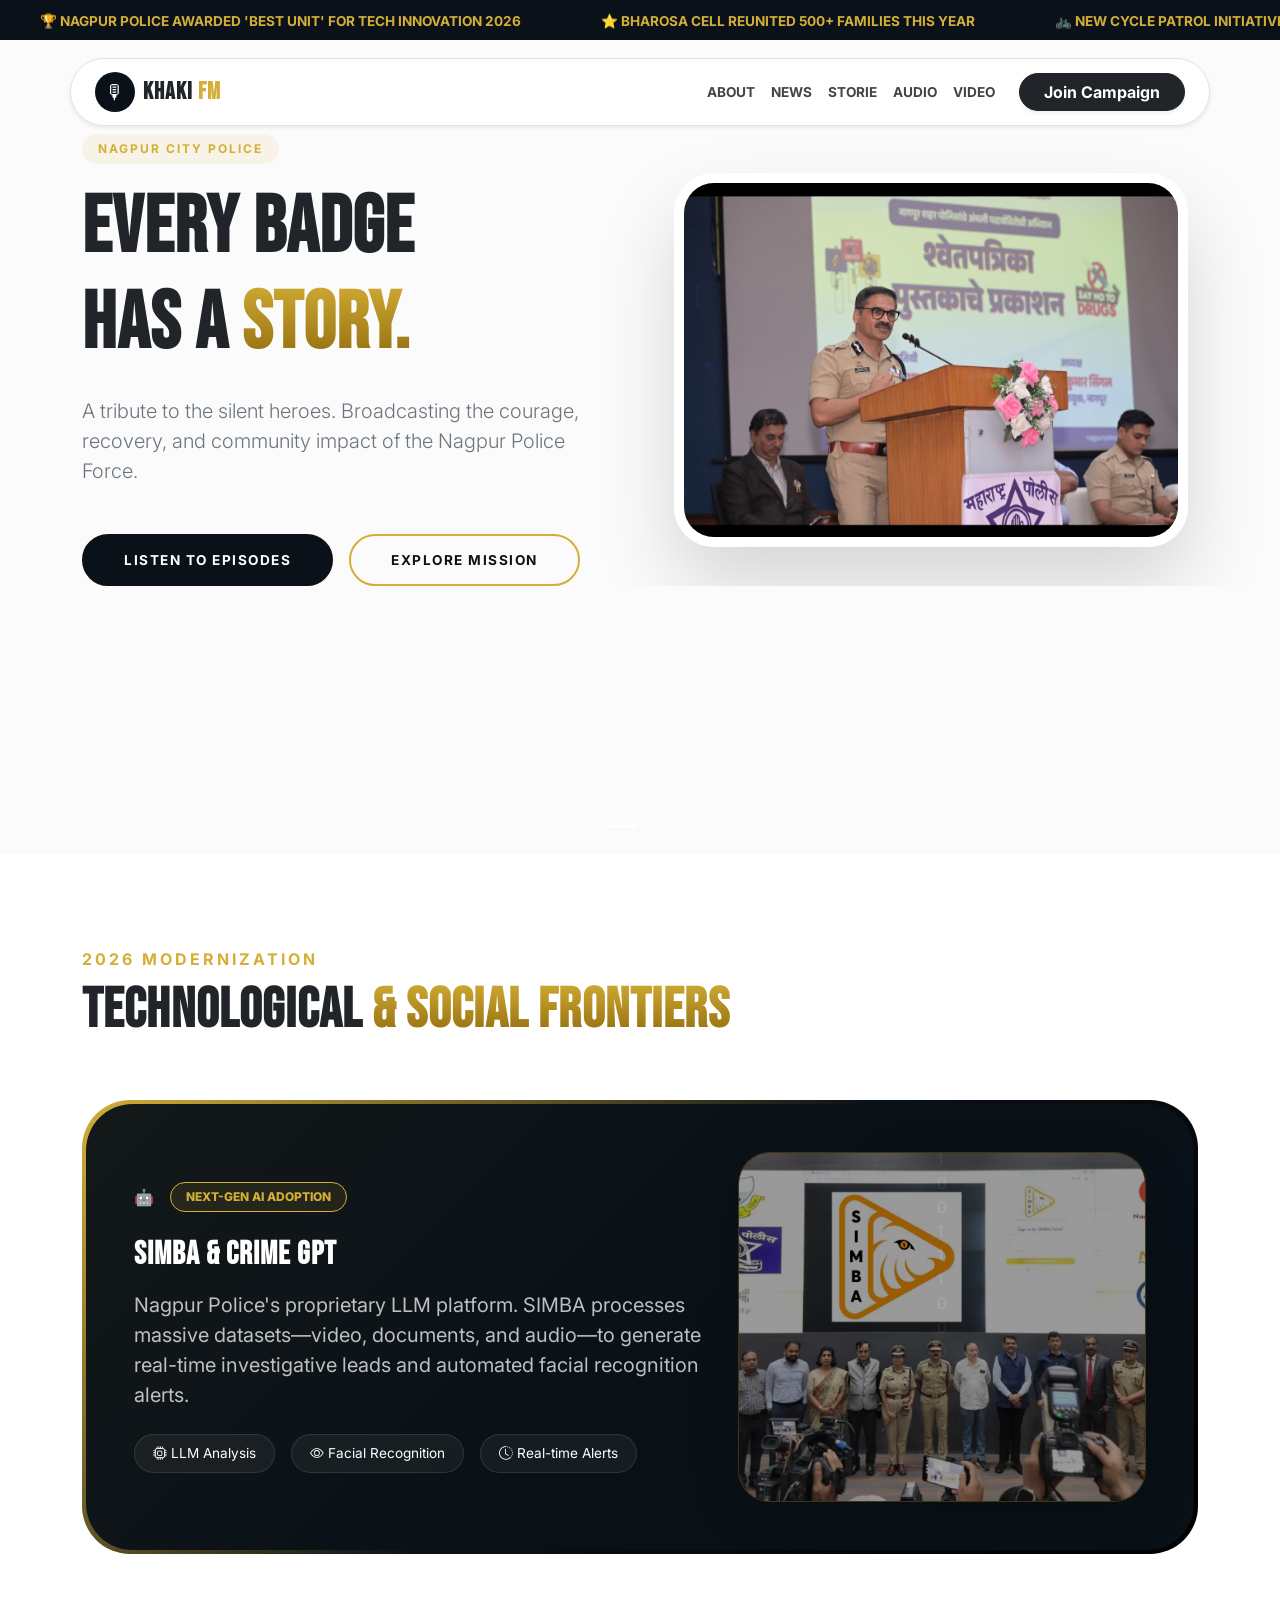
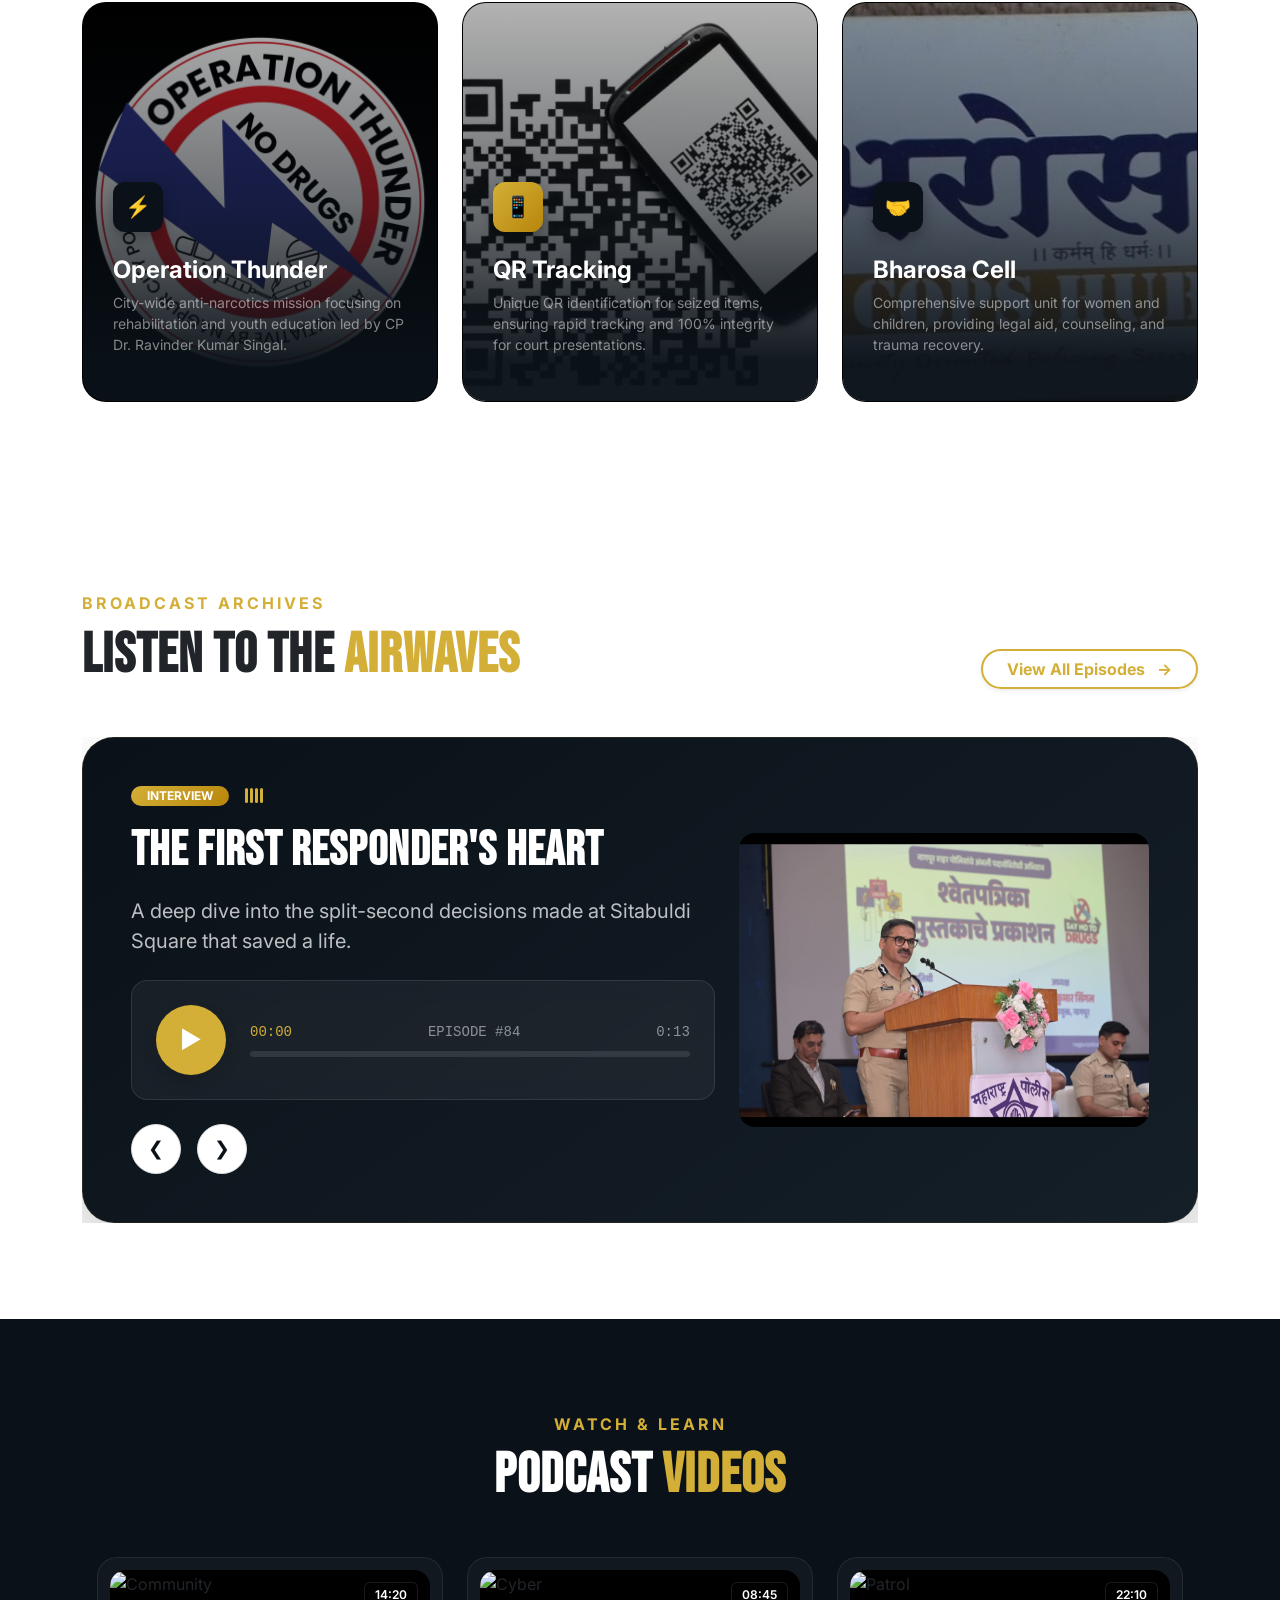
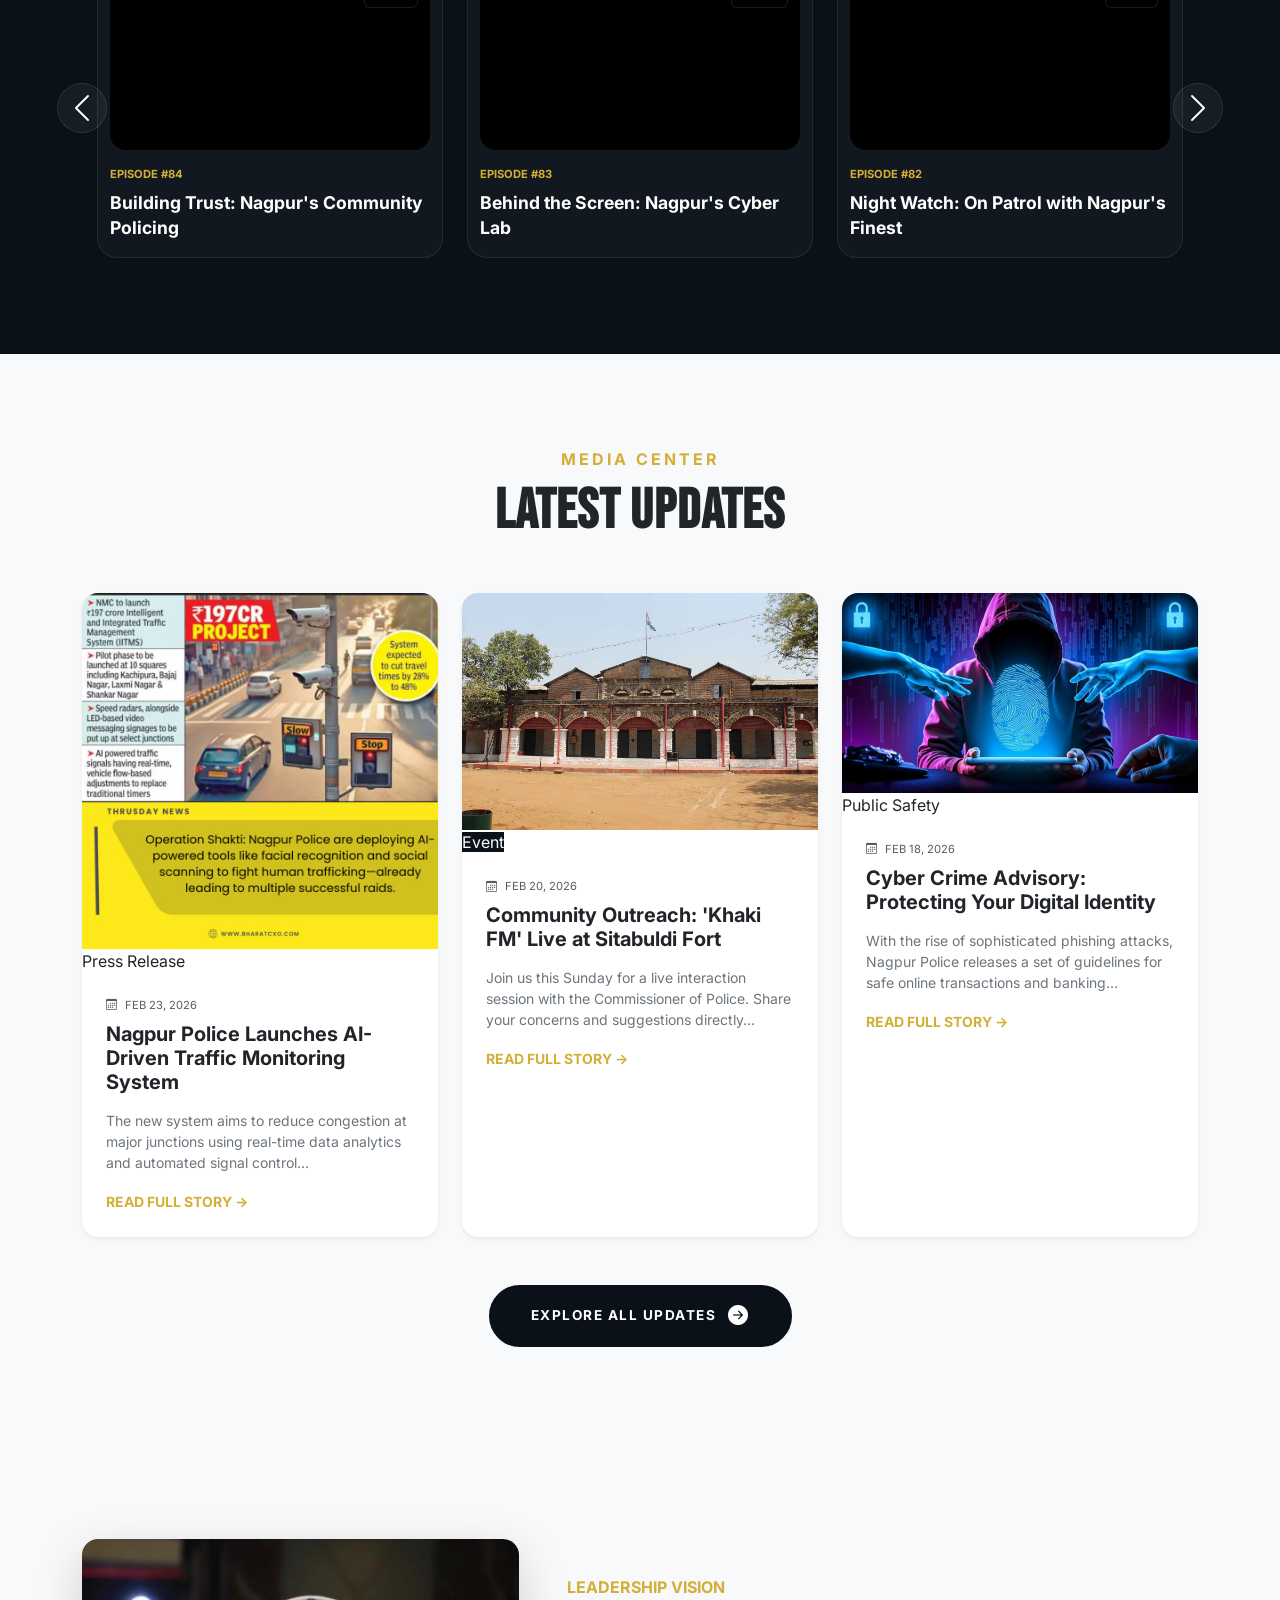
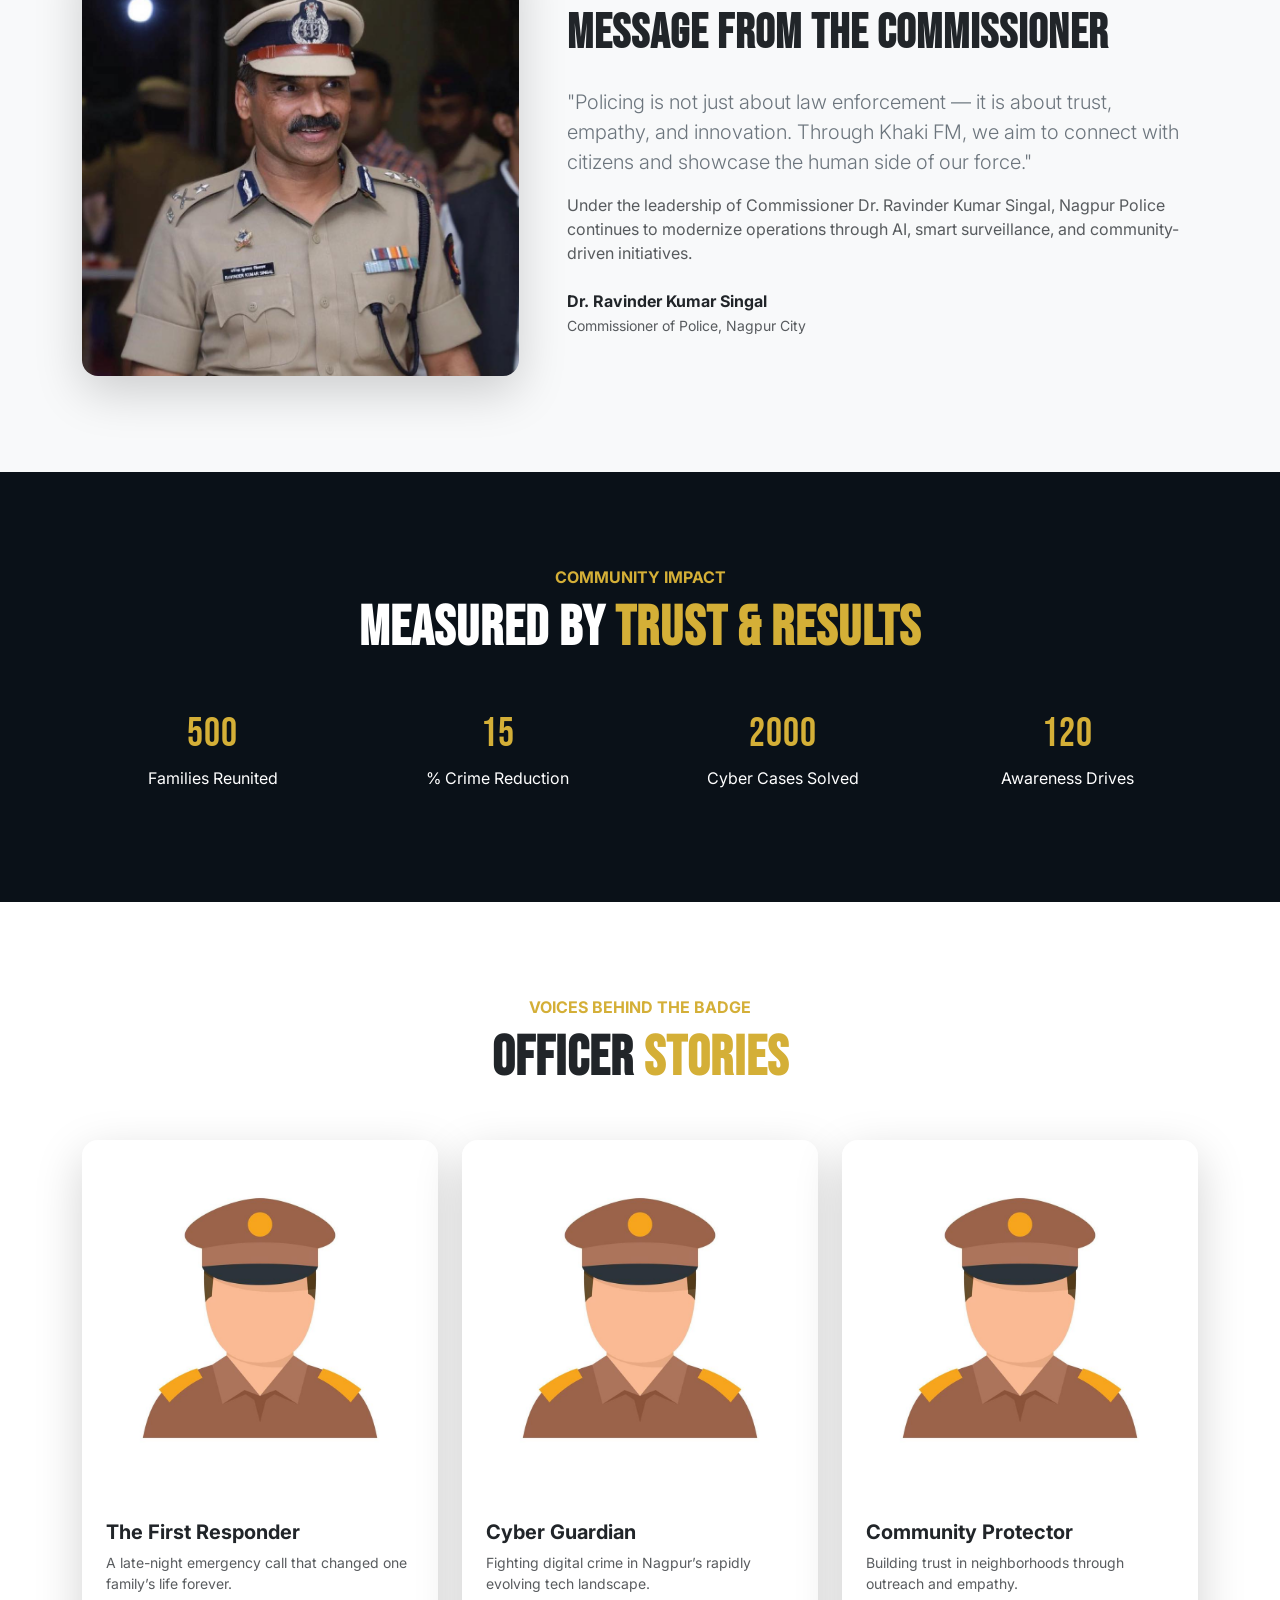
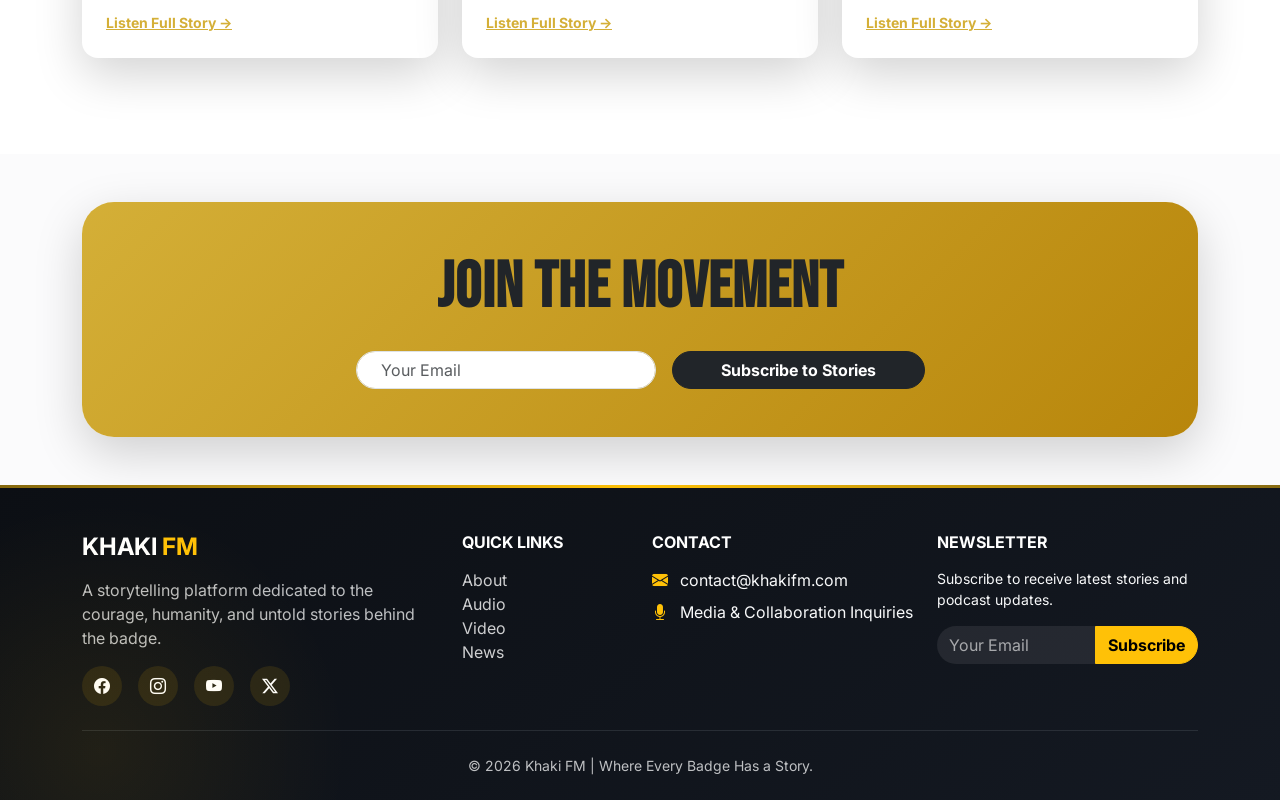
==== index.html @ 88f1ceb8 "Initial commit - Khaki FM website" ====
<!DOCTYPE html>
<html lang="en">
<head>
    <meta charset="UTF-8">
    <meta name="viewport" content="width=device-width, initial-scale=1.0">
    <title>Khaki FM</title>
    <meta property="og:title" content="Khaki FM - Stories Behind The Badge">
    <meta property="og:description" content="Podcast platform dedicated to Nagpur Police initiatives.">
    <meta property="og:author" content="Amit Bharti">
    <meta property="og:type" content="website">

    <link rel="icon" type="image/png" sizes="32x32" href="images/logo.png">
<link rel="shortcut icon" href="images/logo.png">
    
    <link rel="stylesheet" href="https://cdn.jsdelivr.net/npm/bootstrap-icons@1.11.3/font/bootstrap-icons.css">
    <link href="https://cdn.jsdelivr.net/npm/bootstrap@5.3.0/dist/css/bootstrap.min.css" rel="stylesheet">
    <link href="https://fonts.googleapis.com/css2?family=Bebas+Neue&family=Inter:wght@400;700&family=Playfair+Display:ital,wght@0,700;1,700&display=swap" rel="stylesheet">
    <link rel="stylesheet" href="style.css">
</head>
<body>

    <!-- Premium Loader
<div id="loader">
    <div class="loader-content">
        <div class="mic-icon">🎙</div>
        <h1 class="loader-logo">KHAKI <span>FM</span></h1>
        <div class="loader-line"></div>
    </div>
</div> -->

    <div class="ticker-wrap">
        <div class="ticker">
            <span class="ticker-item">🏆 Nagpur Police awarded 'Best Unit' for Tech Innovation 2026</span>
            <span class="ticker-item">⭐ Bharosa Cell reunited 500+ families this year</span>
            <span class="ticker-item">🚲 New Cycle Patrol initiative reduces street crime by 15%</span>
            <span class="ticker-item">🏆 Nagpur Police awarded 'Best Unit' for Tech Innovation 2026</span>
            <span class="ticker-item">⭐ Bharosa Cell reunited 500+ families this year</span>
        </div>
    </div>

    <nav class="navbar navbar-expand-lg fixed-top nav-pill-container" id="mainNavbar">
        <div class="container bg-white shadow-sm rounded-pill px-4 py-2 border">
            <a class="navbar-brand d-flex align-items-center" href="#">
                <div class="mic-icon-circle me-2">🎙</div>
                <div class="brand-text">
                    <h1 class="mb-0 h4 fw-bold text-dark">KHAKI <span class="text-gold"> FM</span></h1>
                </div>
            </a>
            <button class="navbar-toggler border-0" type="button" data-bs-toggle="collapse" data-bs-target="#khakiNav">
                <span class="navbar-toggler-icon"></span>
            </button>
            <div class="collapse navbar-collapse" id="khakiNav">
            <ul class="navbar-nav ms-auto me-3"> 
                <li class="nav-item"><a class="nav-link px-2" href="#about">About</a></li>
                <li class="nav-item"><a class="nav-link px-2" href="#news">News</a></li>
                <li class="nav-item"><a class="nav-link px-2" href="#stories">Storie</a></li>
                <li class="nav-item"><a class="nav-link px-2" href="#audio">Audio</a></li>
                <li class="nav-item"><a class="nav-link px-2" href="#video">Video</a></li>
            </ul>
            <a href="#campaign" class="btn btn-dark rounded-pill px-4 fw-bold shadow-sm">Join Campaign</a>
        </div>

        </div>
    </nav>
<br>
   <header id="heroCarousel" class="carousel slide carousel-fade hero-section">
        <div class="carousel-indicators custom-indicators">
            <button type="button" data-bs-target="#heroCarousel" data-bs-slide-to="0" class="active"></button>
            <button type="button" data-bs-target="#heroCarousel" data-bs-slide-to="1"></button>
        </div>

        <div class="carousel-inner">
            <div class="carousel-item active">
                <div class="container">
                    <div class="row align-items-center g-5">
                        <div class="col-lg-6 text-content">
                            <div class="badge-pill mb-3">Nagpur City Police</div>
                            <h2 class="display-1 fw-bold mb-4 font-bebas">Every Badge <br>Has a <span class="text-gold-gradient">Story.</span></h2>
                            <p class="lead text-secondary mb-5">A tribute to the silent heroes. Broadcasting the courage, recovery, and community impact of the Nagpur Police Force.</p>
                            <div class="d-flex gap-3">
    <a href="audio.html" class="btn-hero">
        <span>Listen to Episodes</span>
    </a>

    <a href="mission.html" class="btn-hero-outline">
        <span>Explore Mission</span>
    </a>
</div>
                        </div>
                        <div class="col-lg-6 position-relative">
                            <div class="hero-image-container">
                                <img src="images/WhatsApp Image 2025-08-25 at 2.53.12 PM.jpeg" loading="lazy"alt="Nagpur Police" class="img-fluid hero-main-img">
                            
                            </div>
                        </div>
                    </div>
                </div>
            </div>
        </div>
</header>

    <section id="initiatives" class="py-5 bg-white overflow-hidden">
    <div class="container py-5">
        <div class="row mb-5 align-items-end">
            <div class="col-lg-8">
                <h6 class="text-gold fw-bold text-uppercase ls-3">2026 Modernization</h6>
                <h2 class="display-4 fw-bold font-bebas">Technological <span class="text-gold-gradient">& Social Frontiers</span></h2>
            </div>
        </div>

        <div class="row g-4 mb-5">
            <div class="col-lg-12">
                <div class="tech-card-featured p-1">
                    <div class="tech-card-inner p-4 p-md-5">
                        <div class="row align-items-center">
                            <div class="col-lg-7">
                                <div class="d-flex align-items-center gap-3 mb-4">
                                    <div class="tech-icon-glow">🤖</div>
                                    <span class="badge-ai">Next-Gen AI Adoption</span>
                                </div>
                                <h2 class="fw-bold text-white mb-3">SIMBA & Crime GPT</h2>
                                <p class="text-light opacity-75 mb-4 fs-5">Nagpur Police's proprietary LLM platform. SIMBA processes massive datasets—video, documents, and audio—to generate real-time investigative leads and automated facial recognition alerts.</p>
                                <div class="row g-3">
                                    <div class="col-auto"><div class="tech-tag"><i class="bi bi-cpu"></i> LLM Analysis</div></div>
                                    <div class="col-auto"><div class="tech-tag"><i class="bi bi-eye"></i> Facial Recognition</div></div>
                                    <div class="col-auto"><div class="tech-tag"><i class="bi bi-clock-history"></i> Real-time Alerts</div></div>
                                </div>
                            </div>
                          <div class="col-lg-5 d-none d-lg-block">
                                <div class="ai-visual-box shadow-lg">
                                    <img src="images/NYT-2.avif" loading="lazy" loading="lazy"alt="AI Analysis" class="bg-image">
                                      <div class="data-stream"></div>
                                </div>
                            </div> 
                        </div>
                    </div>
                </div>
            </div>
        </div>

        <div class="row g-4">
    <div class="col-md-4">
        <div class="glass-card transition-up">
            <img src="images/operation-thunder-logo web.webp" class="card-image-bg" alt="Operation Thunder">
            <div class="card-overlay"></div>
            <div class="content-box">
                <div class="card-icon-circle bg-navy">⚡</div>
                <h4 class="fw-bold mt-4 text-white">Operation Thunder</h4>
                <p class="text-white-50 small">City-wide anti-narcotics mission focusing on rehabilitation and youth education led by CP Dr. Ravinder Kumar Singal.</p>
            </div>
        </div>
    </div>

    <div class="col-md-4">
        <div class="glass-card transition-up">
            <img src="images/Featured-How-To-QR-Code-Tracking.jpg" class="card-image-bg" alt="QR Tracking">
            <div class="card-overlay"></div>
            <div class="content-box">
                <div class="card-icon-circle bg-gold">📱</div>
                <h4 class="fw-bold mt-4 text-white">QR Tracking</h4>
                <p class="text-white-50 small">Unique QR identification for seized items, ensuring rapid tracking and 100% integrity for court presentations.</p>
            </div>
        </div>
    </div>

    <div class="col-md-4">
        <div class="glass-card transition-up">
            <img src="images/2_01_33_49_Bharosa-Cell-_1_H@@IGHT_347_W@@IDTH_800.jpg" class="card-image-bg" alt="Bharosa Cell">
            <div class="card-overlay"></div>
            <div class="content-box">
                <div class="card-icon-circle bg-navy">🤝</div>
                <h4 class="fw-bold mt-4 text-white">Bharosa Cell</h4>
                <p class="text-white-50 small">Comprehensive support unit for women and children, providing legal aid, counseling, and trauma recovery.</p>
            </div>
        </div>
    </div>
</div>
    </section>

<section id="audio" class="py-5 bg-white">
    <div class="container py-5">
        <div class="d-flex justify-content-between align-items-end mb-5">
            <div>
                <h6 class="text-gold fw-bold text-uppercase ls-3">Broadcast Archives</h6>
                <h2 class="display-4 fw-bold font-bebas text-navy mb-0">Listen to the <span class="text-gold">Airwaves</span></h2>
            </div>
            <div class="d-none d-md-block">
                <a href="audio.html" class="btn btn-outline-gold rounded-pill px-4 fw-bold shadow-sm">
                    View All Episodes <span class="ms-2">→</span>
                </a>
            </div>
        </div>

        <div id="audioCarousel" class="carousel slide" data-bs-ride="false" data-bs-touch="true">
            <div class="carousel-inner">
                
                <div class="carousel-item active">
                    <div class="audio-player-card p-4 p-md-5 rounded-5 text-white shadow-lg position-relative overflow-hidden">
                        <div class="player-bg-glow"></div>
                        <div class="row align-items-center position-relative z-1">
                            <div class="col-lg-7">
                                <div class="d-flex align-items-center gap-3 mb-3">
                                    <span class="badge rounded-pill bg-gold text-navy fw-bold px-3">INTERVIEW</span>
                                    <div class="live-visualizer"><span></span><span></span><span></span><span></span></div>
                                </div>
                                <h2 class="display-5 fw-bold mb-3 font-bebas">The First Responder's Heart</h2>
                                <p class="text-light opacity-75 mb-4 fs-5">A deep dive into the split-second decisions made at Sitabuldi Square that saved a life.</p>
                               <div class="player-interface p-4 rounded-4 bg-glass-dark mb-4">
    <audio id="audio-ep84" src="audio/ips.mp3"></audio>

    <div class="d-flex align-items-center gap-4">
        <button class="play-btn-main shadow" id="playBtn" onclick="toggleAudio()">▶</button>
        
        <div class="flex-grow-1">
            <div class="d-flex justify-content-between mb-2 small font-monospace">
                <span class="text-gold" id="currentTime">00:00</span>
                <span class="opacity-50">EPISODE #84</span>
                <span class="opacity-50" id="duration">00:00</span>
            </div>
            <div class="progress-container">
                <div id="progress-bar" class="progress-bar-custom" style="width:0%;"></div>
            </div>
        </div>
    </div>
</div>
                                <div class="d-none d-lg-flex gap-3 align-items-center">
                                    <button class="nav-arrow-btn" type="button" data-bs-target="#audioCarousel" data-bs-slide="prev">❮</button>
                                    <button class="nav-arrow-btn" type="button" data-bs-target="#audioCarousel" data-bs-slide="next">❯</button>
                                </div>
                            </div>
                            <div class="col-lg-5 d-none d-lg-block text-center">
                                <img src="images/WhatsApp Image 2025-08-25 at 2.53.12 PM.jpeg"  loading="lazy"class="img-fluid rounded-4 shadow-2xl album-art" alt="Ep 84">
                            </div>
                        </div>
                    </div>
                </div>

                <div class="carousel-item">
                    <div class="audio-player-card p-4 p-md-5 rounded-5 text-white shadow-lg position-relative overflow-hidden" style="background: linear-gradient(145deg, #050a0f 0%, #102a43 100%);">
                        <div class="player-bg-glow" style="background: radial-gradient(circle, rgba(0, 150, 255, 0.1) 0%, transparent 70%);"></div>
                        <div class="row align-items-center position-relative z-1">
                            <div class="col-lg-7">
                                <div class="d-flex align-items-center gap-3 mb-3">
                                    <span class="badge rounded-pill bg-info text-white fw-bold px-3">AI UPDATE</span>
                                    <div class="live-visualizer"><span></span><span></span><span></span><span></span></div>
                                </div>
                                <h2 class="display-5 fw-bold mb-3 font-bebas">SIMBA: The Digital Watchman</h2>
                                <p class="text-light opacity-75 mb-4 fs-5">Exploring how AI-powered LLMs like Crime GPT are assisting Nagpur's detectives in real-time data analysis.</p>
                                <div class="player-interface p-4 rounded-4 bg-glass-dark mb-4">
                                    
                                    <div class="d-flex align-items-center gap-4">
                                        <button class="play-btn-main shadow" style="background: #00d2ff;">▶</button>
                                        <div class="flex-grow-1">
                                            <div class="d-flex justify-content-between mb-2 small font-monospace">
                                                <span style="color: #00d2ff;">08:15</span>
                                                <span class="opacity-50">EPISODE #85</span>
                                                <span class="opacity-50">38:20</span>
                                            </div>
                                            <div class="progress-container"><div class="progress-bar-custom" style="width:22%; background: #00d2ff;"></div></div>
                                        </div>
                                    </div>
                                </div>
                                <div class="d-none d-lg-flex gap-3 align-items-center">
                                    <button class="nav-arrow-btn" type="button" data-bs-target="#audioCarousel" data-bs-slide="prev">❮</button>
                                    <button class="nav-arrow-btn" type="button" data-bs-target="#audioCarousel" data-bs-slide="next">❯</button>
                                </div>
                            </div>
                            <div class="col-lg-5 d-none d-lg-block text-center">
                                <div class="placeholder-art-glow border-info"><span class="display-1">🤖</span></div>
                            </div>
                        </div>
                    </div>
                </div>

                <div class="carousel-item">
                    <div class="audio-player-card p-4 p-md-5 rounded-5 text-white shadow-lg position-relative overflow-hidden" style="background: linear-gradient(145deg, #1a0f05 0%, #2b1d10 100%);">
                        <div class="player-bg-glow" style="background: radial-gradient(circle, rgba(255, 100, 0, 0.1) 0%, transparent 70%);"></div>
                        <div class="row align-items-center position-relative z-1">
                            <div class="col-lg-7">
                                <div class="d-flex align-items-center gap-3 mb-3">
                                    <span class="badge rounded-pill bg-danger text-white fw-bold px-3">HUMANITY</span>
                                    <div class="live-visualizer"><span></span><span></span><span></span><span></span></div>
                                </div>
                                <h2 class="display-5 fw-bold mb-3 font-bebas">Mission Mukti Stories</h2>
                                <p class="text-light opacity-75 mb-4 fs-5">True accounts of rehabilitation and long-term support provided to victims through this humanitarian initiative.</p>
                                <div class="player-interface p-4 rounded-4 bg-glass-dark mb-4">
                                    <div class="d-flex align-items-center gap-4">
                                        <button class="play-btn-main shadow" style="background: #ff4b2b;">▶</button>
                                        <div class="flex-grow-1">
                                            <div class="d-flex justify-content-between mb-2 small font-monospace">
                                                <span style="color: #ff4b2b;">15:40</span>
                                                <span class="opacity-50">EPISODE #86</span>
                                                <span class="opacity-50">52:10</span>
                                            </div>
                                            <div class="progress-container"><div class="progress-bar-custom" style="width:40%; background: #ff4b2b;"></div></div>
                                        </div>
                                    </div>
                                </div>
                                <div class="d-none d-lg-flex gap-3 align-items-center">
                                    <button class="nav-arrow-btn" type="button" data-bs-target="#audioCarousel" data-bs-slide="prev">❮</button>
                                    <button class="nav-arrow-btn" type="button" data-bs-target="#audioCarousel" data-bs-slide="next">❯</button>
                                </div>
                            </div>
                            <div class="col-lg-5 d-none d-lg-block text-center">
                                <div class="placeholder-art-glow border-danger"><span class="display-1">🕊️</span></div>
                            </div>
                        </div>
                    </div>
                </div>

            </div>
        </div>
    </div>
</section>


<section id="video" class="py-5 bg-navy">
    <div class="container py-5">
        <div class="text-center mb-5">
            <h6 class="text-gold fw-bold text-uppercase ls-3">Watch & Learn</h6>
            <h2 class="display-4 fw-bold font-bebas text-white">Podcast <span class="text-gold">Videos</span></h2>
        </div>

        <div id="videoAutoSlider" class="carousel slide" data-bs-ride="carousel" data-bs-interval="4000">
            <div class="carousel-inner">
                
                <div class="carousel-item active">
                    <div class="row g-4">
                        <div class="col-lg-4 col-md-6">
                            <div class="video-card transition-up">
                                <div class="video-thumb-container rounded-4 overflow-hidden position-relative">
                                    <img src="https://images.unsplash.com/photo-1593113598332-cd288d649433?auto=format&fit=crop&q=80&w=800" class="img-fluid" alt="Community">
                                    <div class="video-duration">14:20</div>
                                    <div class="video-hover-overlay"><div class="play-btn-sm">▶</div></div>
                                </div>
                                <div class="mt-3">
                                    <span class="text-gold x-small fw-bold">EPISODE #84</span>
                                    <h5 class="text-white fw-bold mb-0">Building Trust: Nagpur's Community Policing</h5>
                                </div>
                            </div>
                        </div>
                        <div class="col-lg-4 col-md-6">
                            <div class="video-card transition-up">
                                <div class="video-thumb-container rounded-4 overflow-hidden position-relative">
                                    <img src="https://images.unsplash.com/photo-1550751827-4bd374c3f58b?auto=format&fit=crop&q=80&w=800" class="img-fluid" alt="Cyber">
                                    <div class="video-duration">08:45</div>
                                    <div class="video-hover-overlay"><div class="play-btn-sm">▶</div></div>
                                </div>
                                <div class="mt-3">
                                    <span class="text-gold x-small fw-bold">EPISODE #83</span>
                                    <h5 class="text-white fw-bold mb-0">Behind the Screen: Nagpur's Cyber Lab</h5>
                                </div>
                            </div>
                        </div>
                        <div class="col-lg-4 d-none d-lg-block">
                            <div class="video-card transition-up">
                                <div class="video-thumb-container rounded-4 overflow-hidden position-relative">
                                    <img src="https://images.unsplash.com/photo-1471018210156-809cc06048d3?auto=format&fit=crop&q=80&w=800" class="img-fluid" alt="Patrol">
                                    <div class="video-duration">22:10</div>
                                    <div class="video-hover-overlay"><div class="play-btn-sm">▶</div></div>
                                </div>
                                <div class="mt-3">
                                    <span class="text-gold x-small fw-bold">EPISODE #82</span>
                                    <h5 class="text-white fw-bold mb-0">Night Watch: On Patrol with Nagpur's Finest</h5>
                                </div>
                            </div>
                        </div>
                    </div>
                </div>

                <div class="carousel-item">
                    <div class="row g-4">
                        <div class="col-lg-4 col-md-6">
                            <div class="video-card transition-up">
                                <div class="video-thumb-container rounded-4 overflow-hidden position-relative">
                                    <img src="https://images.unsplash.com/photo-1573497620053-ea5300f94f21?auto=format&fit=crop&q=80&w=800" class="img-fluid" alt="Bharosa Cell">
                                    <div class="video-duration">18:05</div>
                                    <div class="video-hover-overlay"><div class="play-btn-sm">▶</div></div>
                                </div>
                                <div class="mt-3">
                                    <span class="text-gold x-small fw-bold">EPISODE #81</span>
                                    <h5 class="text-white fw-bold mb-0">Bharosa Cell: Supporting Women & Children</h5>
                                </div>
                            </div>
                        </div>
                        <div class="col-lg-4 col-md-6">
                            <div class="video-card transition-up">
                                <div class="video-thumb-container rounded-4 overflow-hidden position-relative">
                                    <img src="https://images.unsplash.com/photo-1449960232330-79ea08d3e023?auto=format&fit=crop&q=80&w=800" class="img-fluid" alt="Traffic">
                                    <div class="video-duration">12:30</div>
                                    <div class="video-hover-overlay"><div class="play-btn-sm">▶</div></div>
                                </div>
                                <div class="mt-3">
                                    <span class="text-gold x-small fw-bold">EPISODE #80</span>
                                    <h5 class="text-white fw-bold mb-0">Smart Traffic: Managing the Zero Mile City</h5>
                                </div>
                            </div>
                        </div>
                        <div class="col-lg-4 d-none d-lg-block">
                            <div class="video-card transition-up">
                                <div class="video-thumb-container rounded-4 overflow-hidden position-relative">
                                    <img src="https://images.unsplash.com/photo-1521791136064-7986c2920216?auto=format&fit=crop&q=80&w=800" class="img-fluid" alt="Recruitment">
                                    <div class="video-duration">30:00</div>
                                    <div class="video-hover-overlay"><div class="play-btn-sm">▶</div></div>
                                </div>
                                <div class="mt-3">
                                    <span class="text-gold x-small fw-bold">EPISODE #79</span>
                                    <h5 class="text-white fw-bold mb-0">Khaki Aspirants: The Recruitment Journey</h5>
                                </div>
                            </div>
                        </div>
                    </div>
                </div>

            </div>
                            <!-- Extreme Left Arrow -->
               <button class="carousel-control-prev custom-edge-arrow" type="button" data-bs-target="#videoAutoSlider" data-bs-slide="prev">
                <span class="carousel-control-prev-icon" aria-hidden="true"></span>
            </button>
            <button class="carousel-control-next custom-edge-arrow" type="button" data-bs-target="#videoAutoSlider" data-bs-slide="next">
                <span class="carousel-control-next-icon" aria-hidden="true"></span>
            </button>
        </div>
    </div>
</section>


<section id="news" class="py-5 bg-light">
    <div class="container py-5">
        <div class="text-center mb-5">
            <h6 class="text-gold fw-bold text-uppercase ls-3">Media Center</h6>
            <h2 class="display-4 fw-bold font-bebas">Latest <span class="text-navy">Updates</span></h2>
        </div>
        
        <div class="row g-4">
            <div class="col-lg-4 col-md-6">
                <article class="news-card h-100 bg-white shadow-sm rounded-4 overflow-hidden border-0">
                    <div class="news-image-wrapper">
                        <img src="images/1756359841464.jpg" loading="lazy" class="img-fluid" alt="Nagpur Police News">
                        <span class="news-badge">Press Release</span>
                    </div>
                    <div class="p-4">
                        <div class="d-flex align-items-center mb-2 text-muted x-small">
                            <i class="bi bi-calendar3 me-2"></i> FEB 23, 2026
                        </div>
                        <h5 class="fw-bold mb-3">Nagpur Police Launches AI-Driven Traffic Monitoring System</h5>
                        <p class="text-secondary small">The new system aims to reduce congestion at major junctions using real-time data analytics and automated signal control...</p>
                        <a href="#" class="text-gold fw-bold text-decoration-none small">READ FULL STORY →</a>
                    </div>
                </article>
            </div>

            <div class="col-lg-4 col-md-6">
                <article class="news-card h-100 bg-white shadow-sm rounded-4 overflow-hidden border-0">
                    <div class="news-image-wrapper">
                        <img src="images/LOWRES_ARMY-TO-OPEN-SITABULDI-FORT-_3.jpg" class="img-fluid " alt="Community Event">
                        <span class="news-badge bg-navy text-white">Event</span>
                    </div>
                    <div class="p-4">
                        <div class="d-flex align-items-center mb-2 text-muted x-small">
                            <i class="bi bi-calendar3 me-2"></i> FEB 20, 2026
                        </div>
                        <h5 class="fw-bold mb-3">Community Outreach: 'Khaki FM' Live at Sitabuldi Fort</h5>
                        <p class="text-secondary small">Join us this Sunday for a live interaction session with the Commissioner of Police. Share your concerns and suggestions directly...</p>
                        <a href="#" class="text-gold fw-bold text-decoration-none small">READ FULL STORY →</a>
                    </div>
                </article>
            </div>

            <div class="col-lg-4 col-md-6">
                <article class="news-card h-100 bg-white shadow-sm rounded-4 overflow-hidden border-0">
                    <div class="news-image-wrapper">
                        <img src="images/1745968832397.jpg" class="img-fluid" alt="Cyber Security">
                        <span class="news-badge">Public Safety</span>
                    </div>
                    <div class="p-4">
                        <div class="d-flex align-items-center mb-2 text-muted x-small">
                            <i class="bi bi-calendar3 me-2"></i> FEB 18, 2026
                        </div>
                        <h5 class="fw-bold mb-3">Cyber Crime Advisory: Protecting Your Digital Identity</h5>
                        <p class="text-secondary small">With the rise of sophisticated phishing attacks, Nagpur Police releases a set of guidelines for safe online transactions and banking...</p>
                        <a href="#" class="text-gold fw-bold text-decoration-none small">READ FULL STORY →</a>
                    </div>
                </article>
            </div>
        </div>

        <div class="text-center mt-5">
            <a href="news.html" class="btn-news-more">
                <span>Explore All Updates</span>
                <i class="bi bi-arrow-right-circle-fill fs-5"></i>
            </a>
        </div>
    </div>
</section>

    <section id="commissioner" class="py-5 bg-light">
  <div class="container py-5">
    <div class="row align-items-center g-5">
      
      <div class="col-lg-5 text-center">
        <img src="images/message.jpg"
             class="img-fluid rounded-4 shadow-lg" 
             alt="Commissioner of Police Nagpur">
      </div>

      <div class="col-lg-7">
        <h6 class="text-gold fw-bold text-uppercase">Leadership Vision</h6>
        <h2 class="display-5 fw-bold font-bebas text-navy mb-4">
          Message from the Commissioner
        </h2>

        <p class="lead text-secondary">
          "Policing is not just about law enforcement — it is about trust, 
          empathy, and innovation. Through Khaki FM, we aim to connect 
          with citizens and showcase the human side of our force."
        </p>

        <p class="text-muted">
          Under the leadership of Commissioner Dr. Ravinder Kumar Singal, 
          Nagpur Police continues to modernize operations through AI, 
          smart surveillance, and community-driven initiatives.
        </p>

        <div class="mt-4">
          <strong class="text-navy">Dr. Ravinder Kumar Singal</strong><br>
          <span class="text-muted small">Commissioner of Police, Nagpur City</span>
        </div>
      </div>

    </div>
  </div>
</section>

<section id="impact" class="py-5 bg-navy text-white">
  <div class="container text-center py-5">

    <h6 class="text-gold fw-bold text-uppercase">Community Impact</h6>
    <h2 class="display-4 fw-bold font-bebas mb-5">
      Measured by <span class="text-gold">Trust & Results</span>
    </h2>

    <div class="row g-4">

      <div class="col-md-3">
        <h1 class="counter text-gold" data-target="500">0</h1>
        <p>Families Reunited</p>
      </div>

      <div class="col-md-3">
        <h1 class="counter text-gold" data-target="15">0</h1>
        <p>% Crime Reduction</p>
      </div>

      <div class="col-md-3">
        <h1 class="counter text-gold" data-target="2000">0</h1>
        <p>Cyber Cases Solved</p>
      </div>

      <div class="col-md-3">
        <h1 class="counter text-gold" data-target="120">0</h1>
        <p>Awareness Drives</p>
      </div>

    </div>
  </div>
</section>

    <section id="stories" class="py-5 bg-white">
  <div class="container py-5">
    
    <div class="text-center mb-5">
      <h6 class="text-gold fw-bold text-uppercase">Voices Behind The Badge</h6>
      <h2 class="display-4 fw-bold font-bebas text-navy">
        Officer <span class="text-gold">Stories</span>
      </h2>
    </div>

    <div class="row g-4">

      <div class="col-md-4">
        <div class="card border-0 shadow-lg rounded-4 overflow-hidden">
          <img src="images/14935766-icone-de-policier-indien-vecteur-isole-plat-vectoriel.jpg" class="img-fluid" alt="Officer Story">
          <div class="p-4">
            <h5 class="fw-bold">The First Responder</h5>
            <p class="text-muted small">
              A late-night emergency call that changed one family’s life forever.
            </p>
            <a href="audio.html" class="text-gold fw-bold small">
              Listen Full Story →
            </a>
          </div>
        </div>
      </div>

      <div class="col-md-4">
        <div class="card border-0 shadow-lg rounded-4 overflow-hidden">
          <img src="images/14935766-icone-de-policier-indien-vecteur-isole-plat-vectoriel.jpg" class="img-fluid" alt="Officer Story">
          <div class="p-4">
            <h5 class="fw-bold">Cyber Guardian</h5>
            <p class="text-muted small">
              Fighting digital crime in Nagpur’s rapidly evolving tech landscape.
            </p>
            <a href="audio.html" class="text-gold fw-bold small">
              Listen Full Story →
            </a>
          </div>
        </div>
      </div>

      <div class="col-md-4">
        <div class="card border-0 shadow-lg rounded-4 overflow-hidden">
          <img src="images/14935766-icone-de-policier-indien-vecteur-isole-plat-vectoriel.jpg" class="img-fluid" alt="Officer Story">
          <div class="p-4">
            <h5 class="fw-bold">Community Protector</h5>
            <p class="text-muted small">
              Building trust in neighborhoods through outreach and empathy.
            </p>
            <a href="audio.html" class="text-gold fw-bold small">
              Listen Full Story →
            </a>
          </div>
        </div>
      </div>

    </div>
  </div>
</section>

    <section id="campaign" class="py-5">
        <div class="container">
            <div class="bg-gold p-5 rounded-5 text-center shadow-lg">
                <h2 class="display-3 fw-bold text-dark mb-4 font-bebas">Join the Movement</h2>
                <div class="d-flex justify-content-center gap-3 flex-wrap">
                    <input type="email" class="form-control rounded-pill w-auto px-4" style="min-width: 300px;" placeholder="Your Email">
                    <button class="btn btn-dark rounded-pill px-5 fw-bold">Subscribe to Stories</button>
                </div>
            </div>
        </div>
    </section>

 <footer class="khaki-footer text-white pt-5 pb-4">
    <div class="container">
        <div class="row g-4">

            <!-- Brand & About -->
            <div class="col-lg-4 col-md-6 footer-animate">
                <h4 class="fw-bold mb-3">KHAKI <span class="text-warning">FM</span></h4>
                <p class="text-light opacity-75">
                    A storytelling platform dedicated to the courage, humanity, and untold stories behind the badge.
                </p>

                <!-- Social Media Icons -->
                <div class="d-flex gap-3 mt-3 social-icons">
                    <a href="#" class="social-link"><i class="bi bi-facebook"></i></a>
                    <a href="#" class="social-link"><i class="bi bi-instagram"></i></a>
                    <a href="#" class="social-link"><i class="bi bi-youtube"></i></a>
                    <a href="#" class="social-link"><i class="bi bi-twitter-x"></i></a>
                </div>
            </div>

            <!-- Quick Links -->
            <div class="col-lg-2 col-md-6 footer-animate">
                <h6 class="fw-bold mb-3 text-uppercase">Quick Links</h6>
                <ul class="list-unstyled">
                    <li><a href="#about" class="footer-link">About</a></li>
                    <li><a href="#audio" class="footer-link">Audio</a></li>
                    <li><a href="#video" class="footer-link">Video</a></li>
                    <li><a href="#news" class="footer-link">News</a></li>
                </ul>
            </div>

            <!-- Contact -->
            <div class="col-lg-3 col-md-6 footer-animate">
                <h6 class="fw-bold mb-3 text-uppercase">Contact</h6>
                <p class="mb-2 text-light">
                    <i class="bi bi-envelope-fill me-2 text-warning"></i>
                    contact@khakifm.com
                </p>
                <p class="mb-0 text-light">
                    <i class="bi bi-mic-fill me-2 text-warning"></i>
                    Media & Collaboration Inquiries
                </p>
            </div>

            <!-- Newsletter -->
            <div class="col-lg-3 col-md-6 footer-animate">
                <h6 class="fw-bold mb-3 text-uppercase">Newsletter</h6>
                <p class="text-light small">
                    Subscribe to receive latest stories and podcast updates.
                </p>
                <div class="input-group">
                    <input type="email" class="form-control footer-input rounded-start-pill" placeholder="Your Email">
                    <button class="btn btn-warning rounded-end-pill fw-bold footer-btn">
                        Subscribe
                    </button>
                </div>
            </div>

        </div>

        <hr class="border-secondary my-4">

        <!-- Copyright -->
        <div class="text-center small text-light opacity-75">
            © 2026 Khaki FM | Where Every Badge Has a Story.
        </div>
    </div>
</footer>

    <script src="https://cdn.jsdelivr.net/npm/bootstrap@5.3.0/dist/js/bootstrap.bundle.min.js"></script>
    <script src="script.js"></script>
</body>


</html>
---- style.css ----
:root {
    --gold: #D4AF37;
    --navy: #0A1118;
    --gold-light: rgba(212, 175, 55, 0.1);
}

body { 
    font-family: 'Inter', sans-serif; 
    background: #fbfbfc; 
    overflow-x: hidden; 
    scroll-behavior: smooth;
    padding-top: 110px; /* Space for Ticker + Navbar */
}

h1, h2, h3, .font-bebas { 
    font-family: 'Bebas Neue', cursive; 
    letter-spacing: 1px;
}

.serif { font-family: 'Playfair Display', serif; }

/* Ticker Fixes */
.ticker-wrap { 
    width: 100%; 
    overflow: hidden; 
    background: var(--navy); 
    color: var(--gold); 
    padding: 8px 0; 
    position: fixed; 
    top: 0; 
    z-index: 2001; 
}
.ticker { 
    display: inline-flex; 
    white-space: nowrap; 
    animation: tickerScroll 25s linear infinite; 
}
.ticker-item { padding: 0 40px; font-weight: bold; text-transform: uppercase; font-size: 0.85rem; }

@keyframes tickerScroll {
    0% { transform: translateX(0); }
    100% { transform: translateX(-50%); }
}

/* Navbar Positioning */
.nav-pill-container { 
    top: 50px; /* Sits below ticker */
    transition: 0.3s; 
    z-index: 2000;
}

.nav-link { 
    font-weight: 700; 
    text-transform: uppercase; 
    font-size: 0.85rem; 
    color: #444; 
}

.nav-link:hover, .nav-link.active { color: var(--gold) !important; }

.mic-icon-circle { 
    background: var(--navy); 
    color: white; 
    width: 40px; 
    height: 40px; 
    border-radius: 50%; 
    display: flex; 
    align-items: center; 
    justify-content: center; 
}

/* Hero */
.hero-section { min-height: 80vh; }
.text-gold-gradient { 
    background: linear-gradient(to bottom, #D4AF37, #8B6508); 
    -webkit-background-clip: text; 
    -webkit-text-fill-color: transparent; 
}

/* Components */
.bg-navy { background-color: var(--navy); }
.bg-gold { background: linear-gradient(135deg, #D4AF37 0%, #B8860B 100%); }
.text-gold { color: var(--gold); }
.btn-gold { background: var(--gold); color: white; border: none; }

.transition-up { transition: 0.4s ease; }
.transition-up:hover { 
    transform: translateY(-12px); 
    box-shadow: 0 1rem 3rem rgba(0,0,0,0.08) !important; 
    border-color: var(--gold) !important;
}

/* Mobile Navbar Adjustments */
@media (max-width: 991px) {
    .navbar-collapse {
        background: white;
        margin-top: 15px;
        padding: 20px;
        border-radius: 20px;
        box-shadow: 0 10px 30px rgba(0,0,0,0.1);
        
    }
}

/* ===============================
   🔥 HERO PREMIUM BUTTONS
================================ */

/* Base Style */
.btn-hero,
.btn-hero-outline {
    display: inline-flex;
    align-items: center;
    justify-content: center;
    padding: 14px 40px;
    border-radius: 50px;
    font-weight: 700;
    text-transform: uppercase;
    letter-spacing: 1.5px;
    font-size: 0.85rem;
    position: relative;
    overflow: hidden;
    text-decoration: none;
    transition: all 0.4s cubic-bezier(0.175, 0.885, 0.32, 1.275);
}

/* ===============================
   PRIMARY BUTTON (Dark → Gold Slide)
================================ */

.btn-hero {
    background-color: #0a1118;
    color: #ffffff;
    border: 2px solid #0a1118;
}

.btn-hero::after {
    content: '';
    position: absolute;
    top: 0;
    left: -100%;
    width: 100%;
    height: 100%;
    background: #d4af37;
    transition: all 0.4s ease;
    z-index: 1;
}

.btn-hero span {
    position: relative;
    z-index: 2;
}

.btn-hero:hover {
    color: #000;
    border-color: #d4af37;
    transform: translateY(-5px);
    box-shadow: 0 10px 25px rgba(212, 175, 55, 0.3);
}

.btn-hero:hover::after {
    left: 0;
}

/* ===============================
   OUTLINE BUTTON (Gold Border)
================================ */

.btn-hero-outline {
    background: transparent;
    color: #0a1118;
    border: 2px solid #d4af37;
}

.btn-hero-outline::after {
    content: '';
    position: absolute;
    top: 0;
    left: -100%;
    width: 100%;
    height: 100%;
    background: #d4af37;
    transition: all 0.4s ease;
    z-index: 1;
}

.btn-hero-outline span {
    position: relative;
    z-index: 2;
}

.btn-hero-outline:hover {
    color: #000;
    transform: translateY(-5px);
    box-shadow: 0 10px 25px rgba(212, 175, 55, 0.3);
}

.btn-hero-outline:hover::after {
    left: 0;
}

/* Testimonials Styling */
.testimonial-card {
    background: #fff;
    transition: transform 0.3s ease, box-shadow 0.3s ease;
    border-bottom: 4px solid transparent !important;
}

.testimonial-card:hover {
    transform: translateY(-10px);
    box-shadow: 0 15px 40px rgba(0,0,0,0.05) !important;
    border-bottom: 4px solid var(--gold) !important;
}



/* Badge Pill above heading */
.badge-pill {
    display: inline-block;
    padding: 6px 16px;
    background: var(--gold-light);
    color: var(--gold);
    border-radius: 50px;
    font-weight: 700;
    font-size: 0.75rem;
    text-transform: uppercase;
    letter-spacing: 2px;
}

/* Image Container with Depth */
.hero-image-container {
    position: relative;
    padding: 10px;
}

.hero-main-img {
    border-radius: 40px;
    box-shadow: 0 40px 80px rgba(0,0,0,0.15);
    border: 10px solid white;
    max-height: 550px;
    width: 100%;
    object-fit: cover;
}

/* Glassmorphism Feature Card */
.glass-feature-card {
    position: absolute;
    bottom: 40px;
    right: -20px;
    background: rgba(255, 255, 255, 0.85);
    backdrop-filter: blur(15px);
    padding: 20px 30px;
    border-radius: 25px;
    box-shadow: 0 15px 35px rgba(0,0,0,0.1);
    border: 1px solid rgba(255,255,255,0.3);
    max-width: 250px;
    z-index: 10;
}

/* Navigation Controls */
.carousel-control-prev, .carousel-control-next {
    width: 5%;
}

/* Featured Tech Card */
.tech-card-featured {
    background: linear-gradient(135deg, var(--gold) 0%, var(--navy) 50%, #000 100%);
    border-radius: 3rem;
    position: relative;
    overflow: hidden;
}

.tech-card-inner {
    background: rgba(10, 17, 24, 0.95);
    border-radius: 2.9rem;
    height: 100%;
}

.badge-ai {
    background: var(--gold-light);
    color: var(--gold);
    border: 1px solid var(--gold);
    padding: 5px 15px;
    border-radius: 50px;
    font-size: 0.75rem;
    font-weight: 800;
    text-transform: uppercase;
}

.tech-tag {
    background: rgba(255, 255, 255, 0.05);
    border: 1px solid rgba(255, 255, 255, 0.1);
    color: #fff;
    padding: 8px 18px;
    border-radius: 50px;
    font-size: 0.85rem;
}

/* Secondary Glass Cards */
/* --- Initiative Image Card Styles --- */
.glass-card {
    position: relative;
    background: #000; /* Fallback */
    border-radius: 24px;
    height: 400px; /* Fixed height for all bottom cards */
    overflow: hidden;
    border: 1px solid rgba(0, 0, 0, 0.05);
    display: flex;
    flex-direction: column;
    justify-content: flex-end;
}

/* The Image Layer */
.card-image-bg {
    position: absolute;
    top: 0;
    left: 0;
    width: 100%;
    height: 100%;
    object-fit: cover;
    z-index: 1;
    filter: brightness(0.7);
    transition: transform 0.6s cubic-bezier(0.165, 0.84, 0.44, 1);
}

/* The Gradient Overlay to make text pop */
.card-overlay {
    position: absolute;
    inset: 0;
    background: linear-gradient(to top, rgba(10, 17, 24, 0.95) 10%, rgba(10, 17, 24, 0.4) 50%, transparent 100%);
    z-index: 2;
}

/* Content positioning over image */
.glass-card .content-box {
    position: relative;
    z-index: 3;
    padding: 30px;
}

/* Hover Effects */
.glass-card:hover .card-image-bg {
    transform: scale(1.1);
    filter: brightness(0.5);
}

.glass-card:hover {
    border-color: #d4af37;
    box-shadow: 0 15px 35px rgba(0, 0, 0, 0.3);
}

.card-icon-circle {
    width: 50px;
    height: 50px;
    border-radius: 12px;
    display: flex;
    align-items: center;
    justify-content: center;
    font-size: 1.3rem;
    position: relative;
    z-index: 3;
    box-shadow: 0 5px 15px rgba(0,0,0,0.3);
}

/* Full Box Image Styling */
.ai-visual-box {
    height: 350px;
    border: 1px solid rgba(212, 175, 55, 0.3);
    border-radius: 2rem;
    display: flex;
    align-items: center;
    justify-content: center;
    position: relative;
    overflow: hidden; /* Clips the image to the box corners */
    background-color: #000;
}

/* The Background Image */
.ai-visual-box img.bg-image {
    position: absolute;
    top: 0;
    left: 0;
    width: 100%;
    height: 100%;
    object-fit: cover;
    opacity: 0.6; /* Dimmed so text/icons on top are readable */
    z-index: 1;
}

/* The Pulse Circle now acts as a 'Scanner' on top of the image */
.pulse-circle {
    width: 120px;
    height: 120px;
    background: transparent;
    border: 2px solid var(--gold);
    border-radius: 50%;
    z-index: 2;
    position: relative;
    box-shadow: 0 0 30px rgba(212, 175, 55, 0.5);
    animation: ai-pulse 4s infinite ease-in-out;
}

/* Keep your existing @keyframes ai-pulse */

.bg-glass-dark {
    background: rgba(255, 255, 255, 0.05);
    backdrop-filter: blur(10px);
    border: 1px solid rgba(255, 255, 255, 0.1);
}

/* Custom Play Button */
.play-btn-main {
    width: 70px;
    height: 70px;
    background: var(--gold);
    border: none;
    border-radius: 50%;
    color: white;
    font-size: 1.5rem;
    display: flex;
    align-items: center;
    justify-content: center;
    transition: 0.3s;
    box-shadow: 0 0 20px rgba(212, 175, 55, 0.4);
}

.play-btn-main:hover {
    transform: scale(1.1);
    box-shadow: 0 0 30px rgba(236, 204, 102, 0.6);
}

/* Custom Progress Bar */
.progress-container {
    height: 6px;
    background: rgba(255, 255, 255, 0.1);
    border-radius: 10px;
    position: relative;
    cursor: pointer;
}

.progress-bar-custom {
    height: 100%;
    background: var(--gold);
    border-radius: 10px;
    position: relative;
}

/* Waveform Visualizer */
.waveform-visualizer {
    display: flex;
    align-items: center;
    gap: 3px;
    height: 20px;
    margin-top: 15px;
}

.waveform-visualizer span {
    width: 3px;
    height: 50%;
    background: var(--gold);
    opacity: 0.4;
    animation: wave-dance 1.2s infinite ease-in-out;
}

@keyframes wave-dance {
    0%, 100% { height: 20%; }
    50% { height: 100%; }
}

/* Staggered animation for bars */
.waveform-visualizer span:nth-child(even) { animation-delay: 0.2s; }
.waveform-visualizer span:nth-child(3n) { animation-delay: 0.4s; }

/* Album Art Polish */
.album-art-wrapper {
    position: relative;
    transform: perspective(1000px) rotateY(-10deg);
    transition: 0.5s;
}

.album-art-wrapper:hover {
    transform: perspective(1000px) rotateY(0deg);
}

.bg-wave-decoration {
    position: absolute;
    top: -50%;
    right: -10%;
    width: 100%;
    height: 200%;
    background: radial-gradient(circle, rgba(212, 175, 55, 0.05) 0%, transparent 70%);
    pointer-events: none;
}

/* View All & Nav Buttons */
.btn-outline-gold {
    border: 2px solid var(--gold);
    color: var(--gold);
    transition: 0.3s;
}

.btn-outline-gold:hover {
    background: var(--gold);
    color: white;
    transform: translateY(-3px);
}

.nav-arrow-btn {
    width: 50px;
    height: 50px;
    border-radius: 50%;
    border: 1px solid #ddd;
    background: white;
    color: var(--navy);
    font-size: 1.2rem;
    transition: 0.3s;
}

.nav-arrow-btn:hover {
    background: var(--navy);
    color: var(--gold);
    border-color: var(--navy);
}

/* Micro-Visualizer Animation */
.live-visualizer {
    display: flex;
    align-items: center;
    gap: 2px;
    height: 15px;
}

.live-visualizer span {
    width: 3px;
    height: 100%;
    background: var(--gold);
    border-radius: 10px;
    animation: bounce 0.8s infinite ease-in-out;
}

.live-visualizer span:nth-child(2) { animation-delay: 0.1s; }
.live-visualizer span:nth-child(3) { animation-delay: 0.2s; }
.live-visualizer span:nth-child(4) { animation-delay: 0.3s; }

@keyframes bounce {
    0%, 100% { height: 4px; }
    50% { height: 15px; }
}

/* Shadow depth for the Audio Card */
.audio-player-card {
    box-shadow: 0 40px 100px -20px rgba(10, 17, 24, 0.4) !important;
}

.archive-item .episode-cover {
    position: relative;
    height: 220px;
    overflow: hidden;
}

.archive-item .episode-cover img {
    height: 100%;
    object-fit: cover;
    transition: 0.5s ease;
}

.play-overlay {
    position: absolute;
    top: 0;
    left: 0;
    width: 100%;
    height: 100%;
    background: rgba(10, 17, 24, 0.4);
    display: flex;
    justify-content: center;
    align-items: center;
    opacity: 0;
    transition: 0.3s;
}

.archive-item:hover .play-overlay { opacity: 1; }
.archive-item:hover img { transform: scale(1.1); }

.play-circle {
    width: 60px;
    height: 60px;
    background: var(--gold);
    color: white;
    border: none;
    border-radius: 50%;
    font-size: 1.5rem;
    box-shadow: 0 10px 20px rgba(0,0,0,0.3);
}

/* Header Effects */
.header-overlay-glow {
    position: absolute;
    top: -50%;
    right: -10%;
    width: 60%;
    height: 200%;
    background: radial-gradient(circle, rgba(212, 175, 55, 0.1) 0%, transparent 70%);
    z-index: 0;
}

.archive-search-glass {
    background: rgba(255, 255, 255, 0.1);
    backdrop-filter: blur(10px);
    border: 1px solid rgba(255, 255, 255, 0.2);
}

.archive-search-glass input::placeholder {
    color: rgba(255, 255, 255, 0.6);
}

/* Compact Episode Cards */
.archive-item-compact {
    transition: 0.3s;
    border: 1px solid transparent;
}

.archive-item-compact:hover {
    transform: translateY(-5px);
    border-color: var(--gold);
    box-shadow: 0 15px 30px rgba(0,0,0,0.1) !important;
}

.episode-art-sidebar {
    width: 120px;
    min-width: 120px;
}

.episode-art-sidebar img {
    width: 100%;
    height: 100%;
    object-fit: cover;
}

.play-btn-overlay {
    position: absolute;
    inset: 0;
    background: rgba(10, 17, 24, 0.4);
    border: none;
    color: white;
    display: flex;
    align-items: center;
    justify-content: center;
    opacity: 0;
    transition: 0.3s;
}

.archive-item-compact:hover .play-btn-overlay {
    opacity: 1;
}

/* Sidebar Styling */
.filter-card .nav-link {
    border-radius: 12px;
    padding: 10px 15px;
    font-weight: 500;
}

.filter-card .nav-link.active {
    background-color: var(--navy);
    color: var(--gold) !important;
}

/* Master Player Fixed Bottom Z-Index */
.master-player-bar {
    z-index: 1050;
    border-top: 2px solid var(--gold-light) !important;
}


/* Audio Card Refinements */
.audio-player-card {
    background: linear-gradient(145deg, #0a1118 0%, #151f28 100%);
    border: 1px solid rgba(212, 175, 55, 0.1);
    min-height: 480px;
}

/* ==========================================================================
   VIDEO SECTION STYLES
   ========================================================================== */

/* 1. Section & Container Setup */
#video.bg-navy {
    background-color: #0a1118; /* Deep Midnight Blue */
    overflow: hidden;
}

#videoAutoSlider {
    position: relative;
    padding: 0 15px;
}

/* 2. Fixed Size Video Card Logic */
.video-card {
    height: 100%;
    display: flex;
    flex-direction: column;
    background: rgba(255, 255, 255, 0.03);
    border-radius: 20px;
    padding: 12px;
    border: 1px solid rgba(255, 255, 255, 0.08);
    transition: all 0.4s cubic-bezier(0.165, 0.84, 0.44, 1);
    cursor: pointer;
    text-decoration: none !important;
}

/* 3. The 16:9 Thumbnail Fix */
.video-thumb-container {
    position: relative;
    width: 100%;
    aspect-ratio: 16 / 9; /* Forces all images to video format */
    overflow: hidden;
    border-radius: 15px;
    background: #000;
}

.video-thumb-container img {
    width: 100%;
    height: 100%;
    object-fit: cover; /* Crops image to fit the box without stretching */
    transition: transform 0.6s ease;
}

/* 4. Badges & Overlays */
.video-duration {
    position: absolute;
    top: 12px;
    right: 12px;
    background: rgba(0, 0, 0, 0.7);
    backdrop-filter: blur(4px);
    color: #fff;
    padding: 3px 10px;
    border-radius: 6px;
    font-size: 0.75rem;
    font-weight: 600;
    z-index: 2;
    border: 1px solid rgba(255, 255, 255, 0.1);
}

.video-hover-overlay {
    position: absolute;
    inset: 0;
    background: rgba(10, 17, 24, 0.4);
    display: flex;
    align-items: center;
    justify-content: center;
    opacity: 0;
    transition: opacity 0.3s ease;
    z-index: 1;
}

.play-btn-sm {
    width: 55px;
    height: 55px;
    background: #d4af37; /* Gold */
    color: #000;
    border-radius: 50%;
    display: flex;
    align-items: center;
    justify-content: center;
    font-size: 1.2rem;
    transform: scale(0.5);
    transition: all 0.4s cubic-bezier(0.175, 0.885, 0.32, 1.275);
    box-shadow: 0 0 20px rgba(212, 175, 55, 0.5);
}

/* 5. Fixed Text Height & Alignment */
.video-card .mt-3 {
    flex-grow: 1;
    display: flex;
    flex-direction: column;
}

.video-card h5 {
    font-size: 1.1rem;
    line-height: 1.4;
    color: #ffffff;
    margin-top: 8px;
    /* Forces title to exactly 2 lines then adds ... */
    display: -webkit-box;
    -webkit-line-clamp: 2;
    -webkit-box-orient: vertical;
    overflow: hidden;
    height: 3.1em; /* Ensures boxes stay same height if title is 1 line */
}

/* 6. Advanced Hover Effects */
.video-card:hover {
    transform: translateY(-10px);
    background: rgba(255, 255, 255, 0.08);
    border-color: #d4af37;
    box-shadow: 0 20px 40px rgba(0,0,0,0.4);
}

.video-card:hover img {
    transform: scale(1.1);
}

.video-card:hover .video-hover-overlay {
    opacity: 1;
}

.video-card:hover .play-btn-sm {
    transform: scale(1);
}

.video-card:hover h5 {
    color: #d4af37 !important;
}

/* 7. Navigation Arrows Fix */
.custom-edge-arrow {
    width: 50px;
    height: 50px;
    background: rgba(255, 255, 255, 0.05);
    border-radius: 50%;
    border: 1px solid rgba(255, 255, 255, 0.1);
    top: 50%;
    transform: translateY(-50%);
    opacity: 1 !important;
    z-index: 10;
    transition: all 0.3s ease;
}

.custom-edge-arrow:hover {
    background: #d4af37;
    border-color: #d4af37;
    color: #000;
}

.carousel-control-prev { left: -25px; }
.carousel-control-next { right: -25px; }

/* 8. Helper Classes */
.text-gold { color: #d4af37; }
.ls-3 { letter-spacing: 3px; }
.x-small { font-size: 0.7rem; }

/* --- News Section Specific Button --- */
.btn-news-more {
    display: inline-flex;
    align-items: center;
    gap: 12px;
    padding: 14px 40px;
    background-color: #0a1118; /* Navy */
    color: #ffffff;
    border: 2px solid #0a1118;
    border-radius: 50px;
    font-weight: 700;
    text-transform: uppercase;
    letter-spacing: 1.5px;
    font-size: 0.85rem;
    transition: all 0.4s cubic-bezier(0.175, 0.885, 0.32, 1.275);
    position: relative;
    overflow: hidden;
    text-decoration: none;
}

/* The Gold Slide Effect */
.btn-news-more::after {
    content: '';
    position: absolute;
    top: 0;
    left: -100%;
    width: 100%;
    height: 100%;
    background: #d4af37; /* Gold */
    transition: all 0.4s ease;
    z-index: 1;
}

/* Keep text and icon on top */
.btn-news-more span, 
.btn-news-more i {
    position: relative;
    z-index: 2;
    transition: all 0.4s ease;
}

/* Hover States */
.btn-news-more:hover {
    color: #000 !important;
    border-color: #d4af37;
    transform: translateY(-5px);
    box-shadow: 0 10px 25px rgba(212, 175, 55, 0.3);
}

.btn-news-more:hover::after {
    left: 0;
}

/* Arrow Animation */
.btn-news-more i {
    transition: transform 0.4s ease;
}

.btn-news-more:hover i {
    transform: translateX(5px);
}
/* ===============================
   🔥 CINEMATIC KHAKI FOOTER
================================ */

.khaki-footer {
    position: relative;
    background: linear-gradient(145deg, #0c0f14, #141922);
    backdrop-filter: blur(12px);
    overflow: hidden;
}

/* Animated Golden Top Line */
.khaki-footer::before {
    content: "";
    position: absolute;
    top: 0;
    left: -50%;
    width: 200%;
    height: 3px;
    background: linear-gradient(90deg, transparent, #ffc107, transparent);
    animation: slideLine 4s linear infinite;
}

@keyframes slideLine {
    from { transform: translateX(-50%); }
    to { transform: translateX(50%); }
}

/* Floating Glow */
.khaki-footer::after {
    content: "";
    position: absolute;
    width: 500px;
    height: 500px;
    background: radial-gradient(circle, rgba(255,193,7,0.08), transparent 70%);
    bottom: -200px;
    left: -150px;
    animation: floatGlow 10s ease-in-out infinite alternate;
}

@keyframes floatGlow {
    from { transform: translateY(0px); }
    to { transform: translateY(-40px); }
}

/* Scroll Animation */
.footer-animate {
    opacity: 0;
    transform: translateY(40px);
    transition: all 0.8s ease;
}

.footer-animate.show {
    opacity: 1;
    transform: translateY(0);
}

.footer-animate:nth-child(1) { transition-delay: 0.1s; }
.footer-animate:nth-child(2) { transition-delay: 0.3s; }
.footer-animate:nth-child(3) { transition-delay: 0.5s; }
.footer-animate:nth-child(4) { transition-delay: 0.7s; }

/* Social Icons */
.social-link {
    width: 40px;
    height: 40px;
    display: flex;
    align-items: center;
    justify-content: center;
    border-radius: 50%;
    background: rgba(255, 193, 7, 0.1);
    color: #fff;
    transition: all 0.3s ease;
}

.social-link:hover {
    background: #ffc107;
    color: #000;
    transform: translateY(-5px) scale(1.1);
    box-shadow: 0 0 20px rgba(255, 193, 7, 0.6);
}

/* Footer Links */
.footer-link {
    color: rgba(255,255,255,0.8);
    text-decoration: none;
    position: relative;
    transition: color 0.3s ease;
}

.footer-link::after {
    content: "";
    position: absolute;
    left: 0;
    bottom: -3px;
    width: 0%;
    height: 2px;
    background: #ffc107;
    transition: width 0.3s ease;
}

.footer-link:hover {
    color: #ffc107;
}

.footer-link:hover::after {
    width: 100%;
}

/* Newsletter Input */
.footer-input {
    background: rgba(255,255,255,0.08);
    border: none;
    color: white;
}

.footer-input::placeholder {
    color: rgba(255,255,255,0.6);
}

.footer-input:focus {
    background: rgba(255,255,255,0.15);
    box-shadow: 0 0 15px rgba(255,193,7,0.4);
    color: white;
}

/* Button Glow */
.footer-btn {
    transition: all 0.3s ease;
}

.footer-btn:hover {
    transform: scale(1.05);
    box-shadow: 0 10px 25px rgba(255,193,7,0.5);
}

/* ===============================
   🔥 CINEMATIC PREMIUM LOADER
================================ */

#loader {
    position: fixed;
    inset: 0;
    background: linear-gradient(135deg, #0c0f14, #141922);
    display: flex;
    justify-content: center;
    align-items: center;
    z-index: 999999;
    overflow: hidden;
    transition: opacity 0.8s ease, visibility 0.8s ease, transform 0.8s ease;
}

/* Animated moving background glow */
#loader::before {
    content: "";
    position: absolute;
    width: 500px;
    height: 500px;
    background: radial-gradient(circle, rgba(255,193,7,0.12), transparent 70%);
    animation: glowMove 8s ease-in-out infinite alternate;
}

@keyframes glowMove {
    from { transform: translate(-50px, -50px); }
    to { transform: translate(50px, 50px); }
}

.loader-content {
    text-align: center;
    position: relative;
    z-index: 2;
}

/* 🎙 Mic Floating Animation */
.mic-icon {
    color: white;
    font-size: 110px;
    margin-bottom: 5px;
    animation: floatMic 2s ease-in-out infinite;
}

@keyframes floatMic {
    0% { transform: translateY(0px); }
    50% { transform: translateY(-10px); }
    100% { transform: translateY(0px); }
}

/* Logo Text Animation */
.loader-logo {
    font-family: 'Bebas Neue', sans-serif;
    font-size: 65px;
    letter-spacing: 5px;
    color: white;
    opacity: 0;
    animation: fadeSlide 1.5s ease forwards;
}

.loader-logo span {
    color: #ffc107;
}

@keyframes fadeSlide {
    from { opacity: 0; transform: translateY(30px); }
    to { opacity: 1; transform: translateY(0); }
}

/* Golden Line Animation */
.loader-line {
    width: 0;
    height: 4px;
    background: linear-gradient(90deg, #ffc107, #ff9800);
    margin: 25px auto 0;
    animation: lineGrow 2s ease forwards;
}

@keyframes lineGrow {
    from { width: 0; }
    to { width: 220px; }
}

/* Smooth Exit Animation */
.loader-hidden {
    opacity: 0;
    visibility: hidden;
    transform: scale(1.1);
}
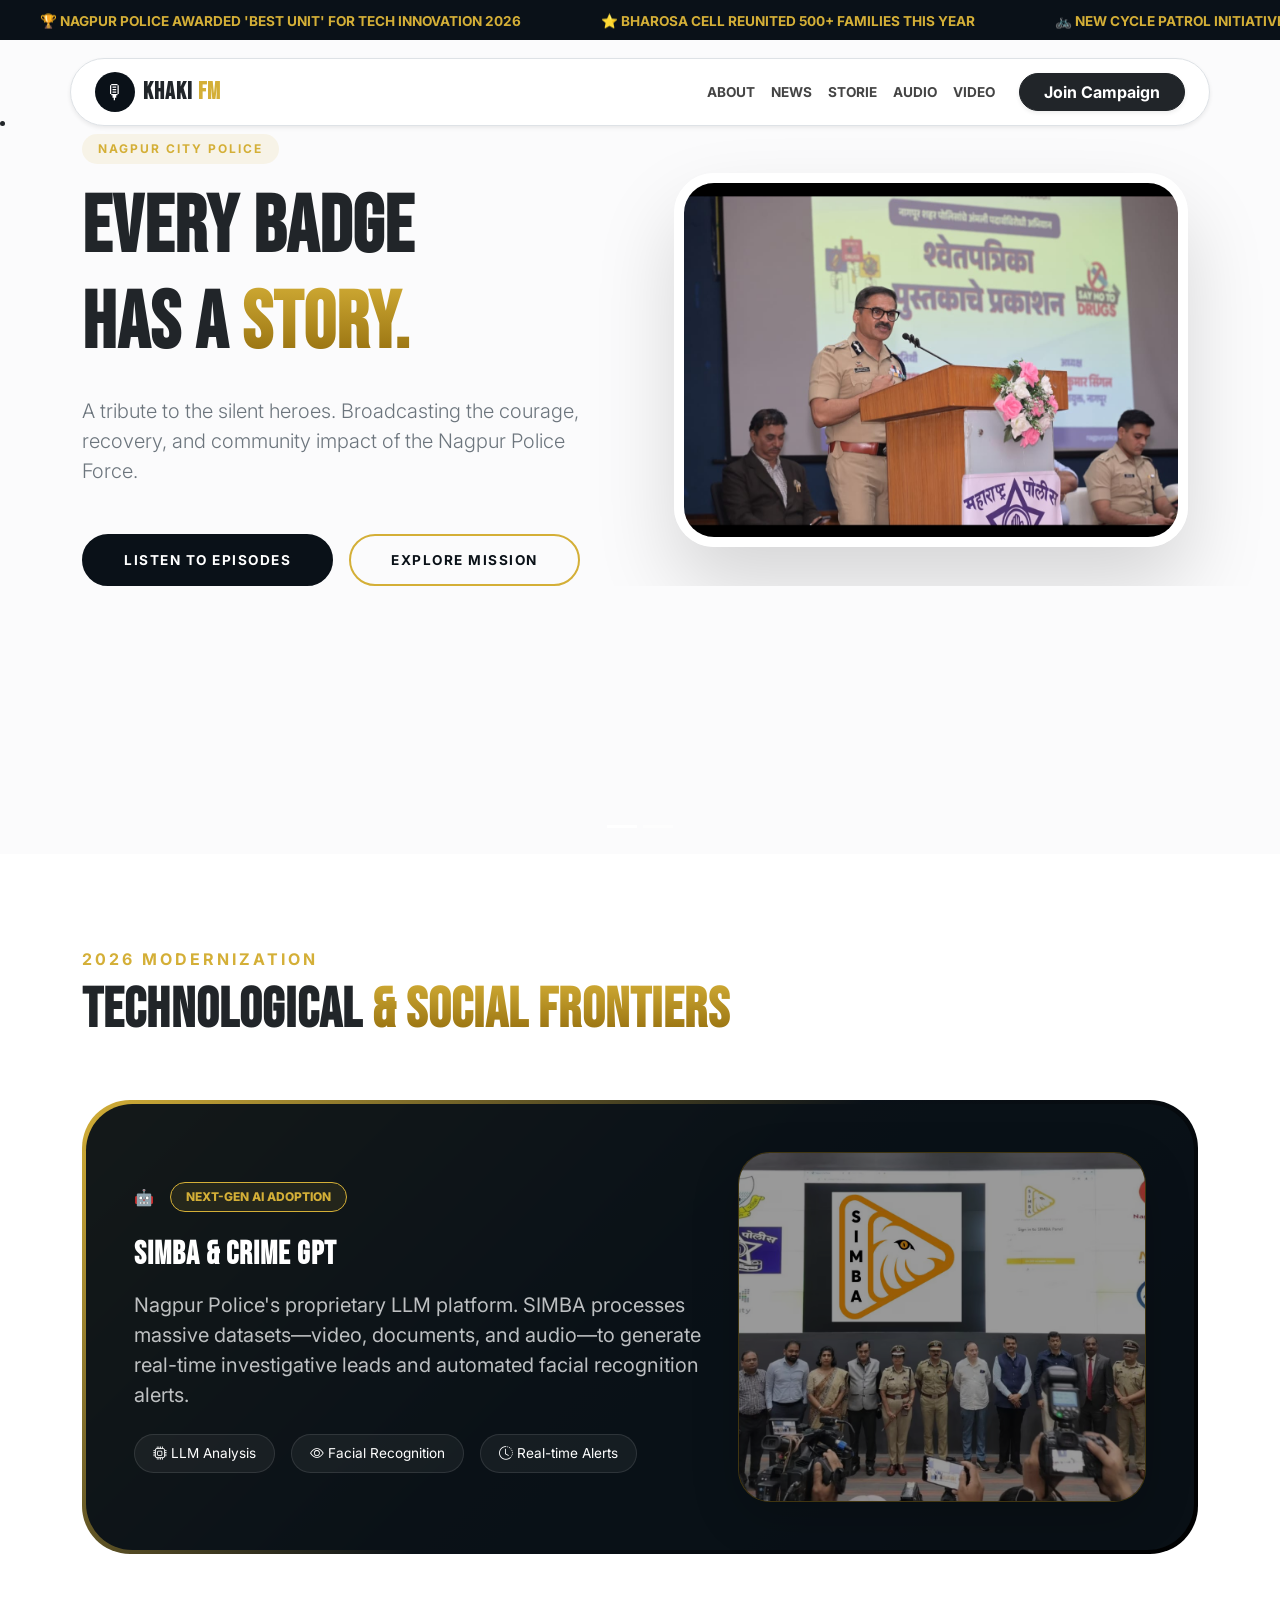
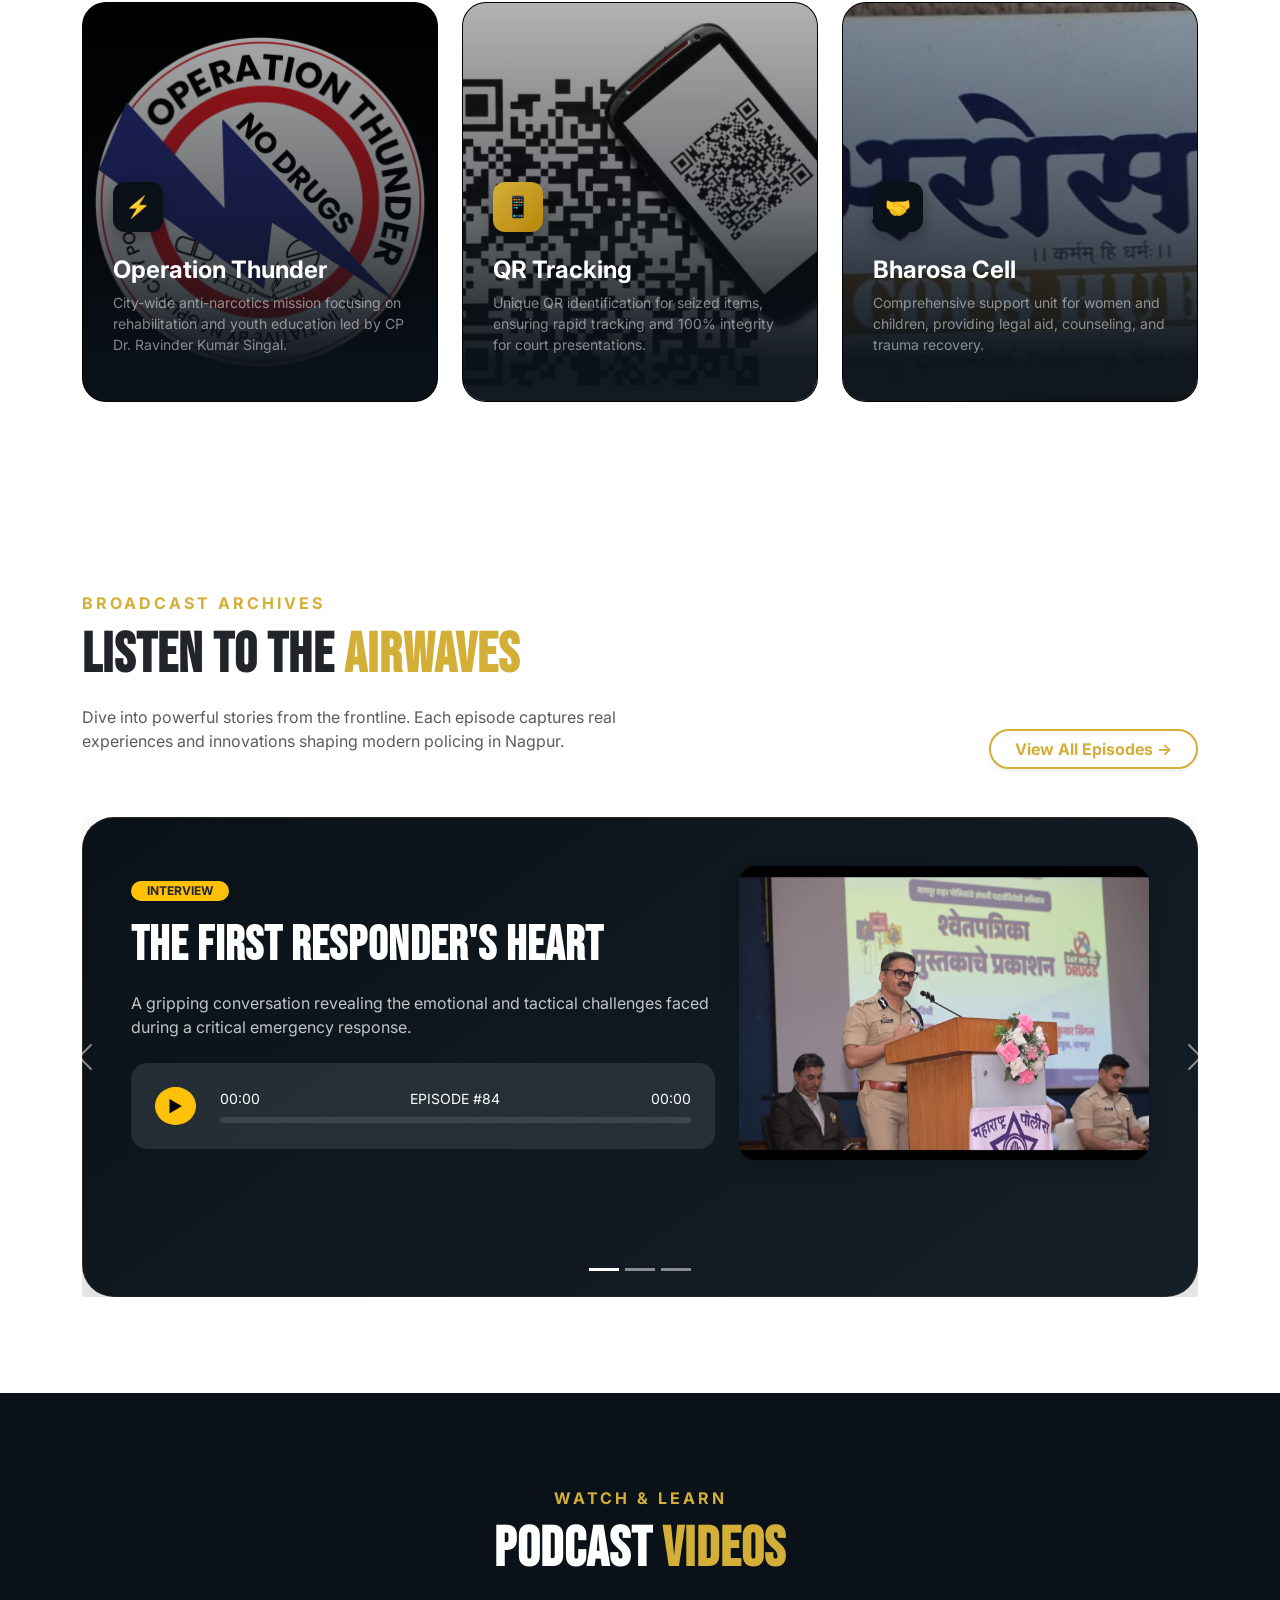
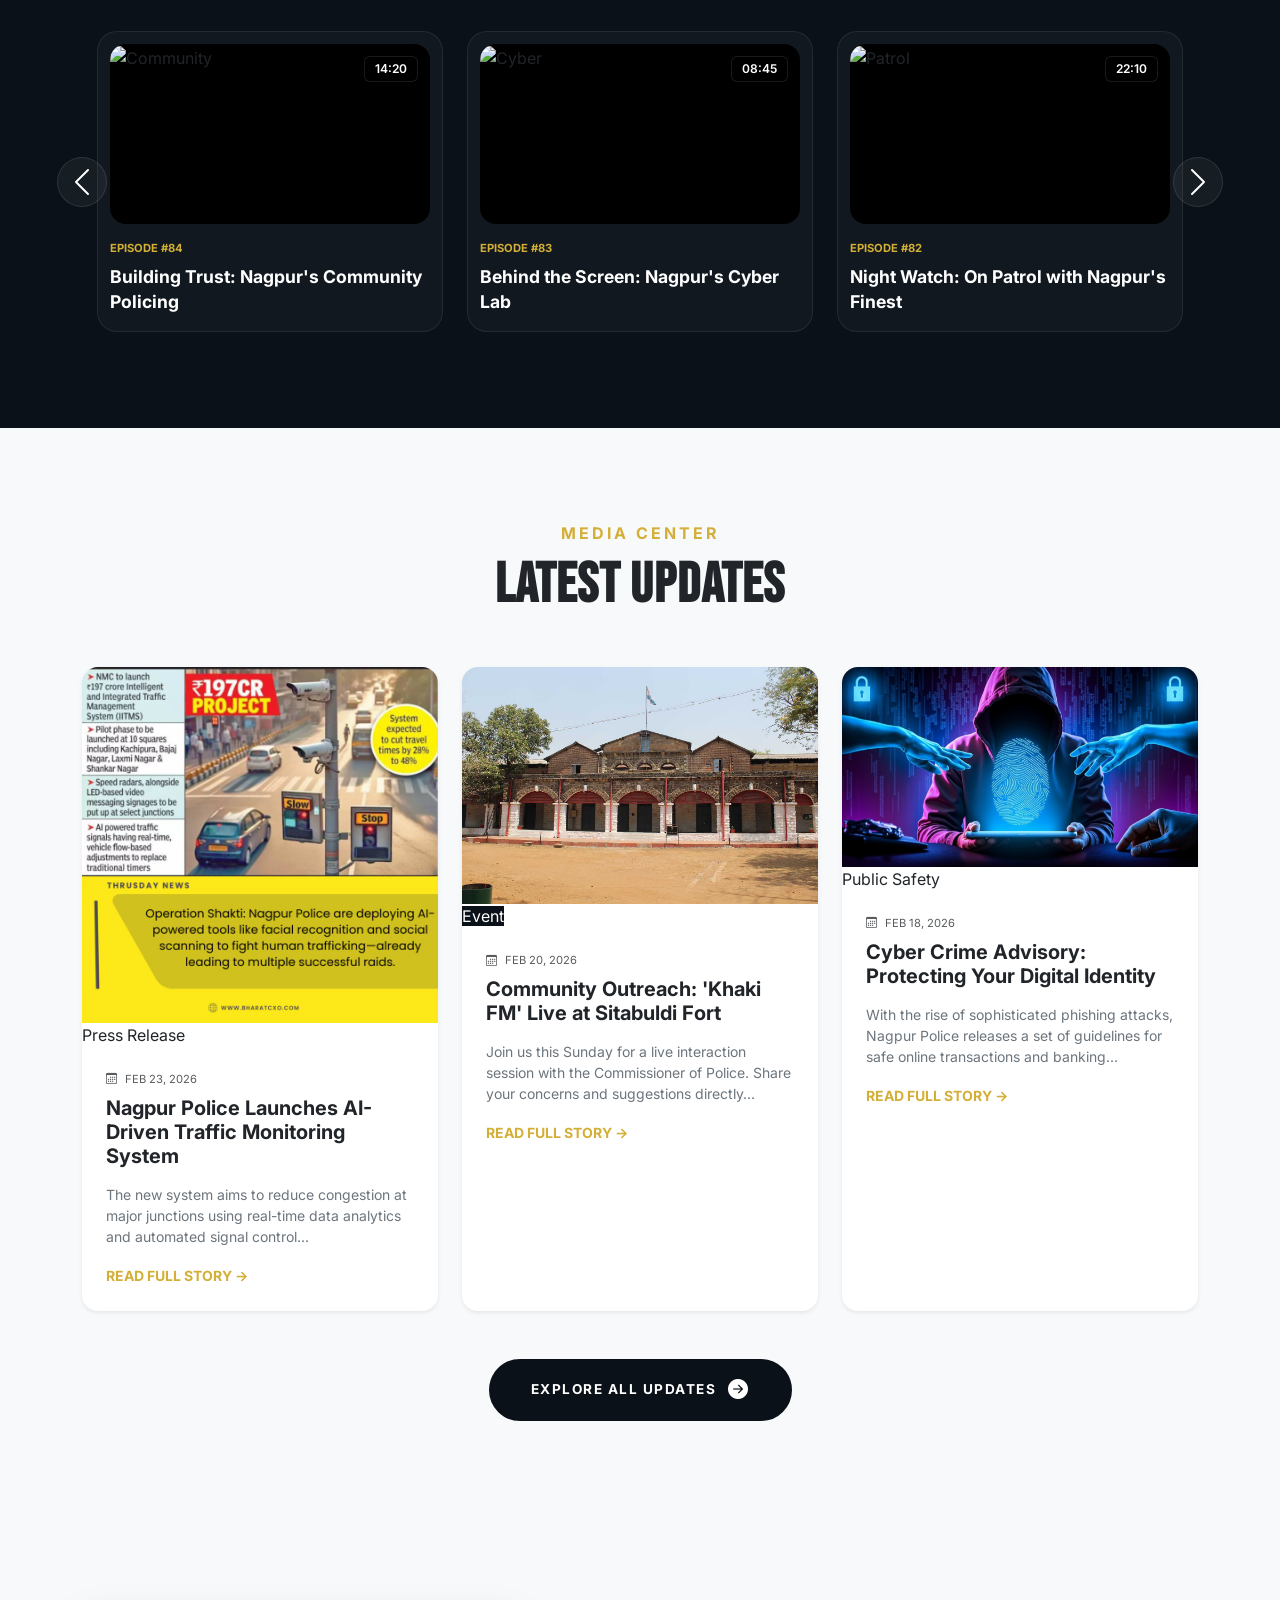
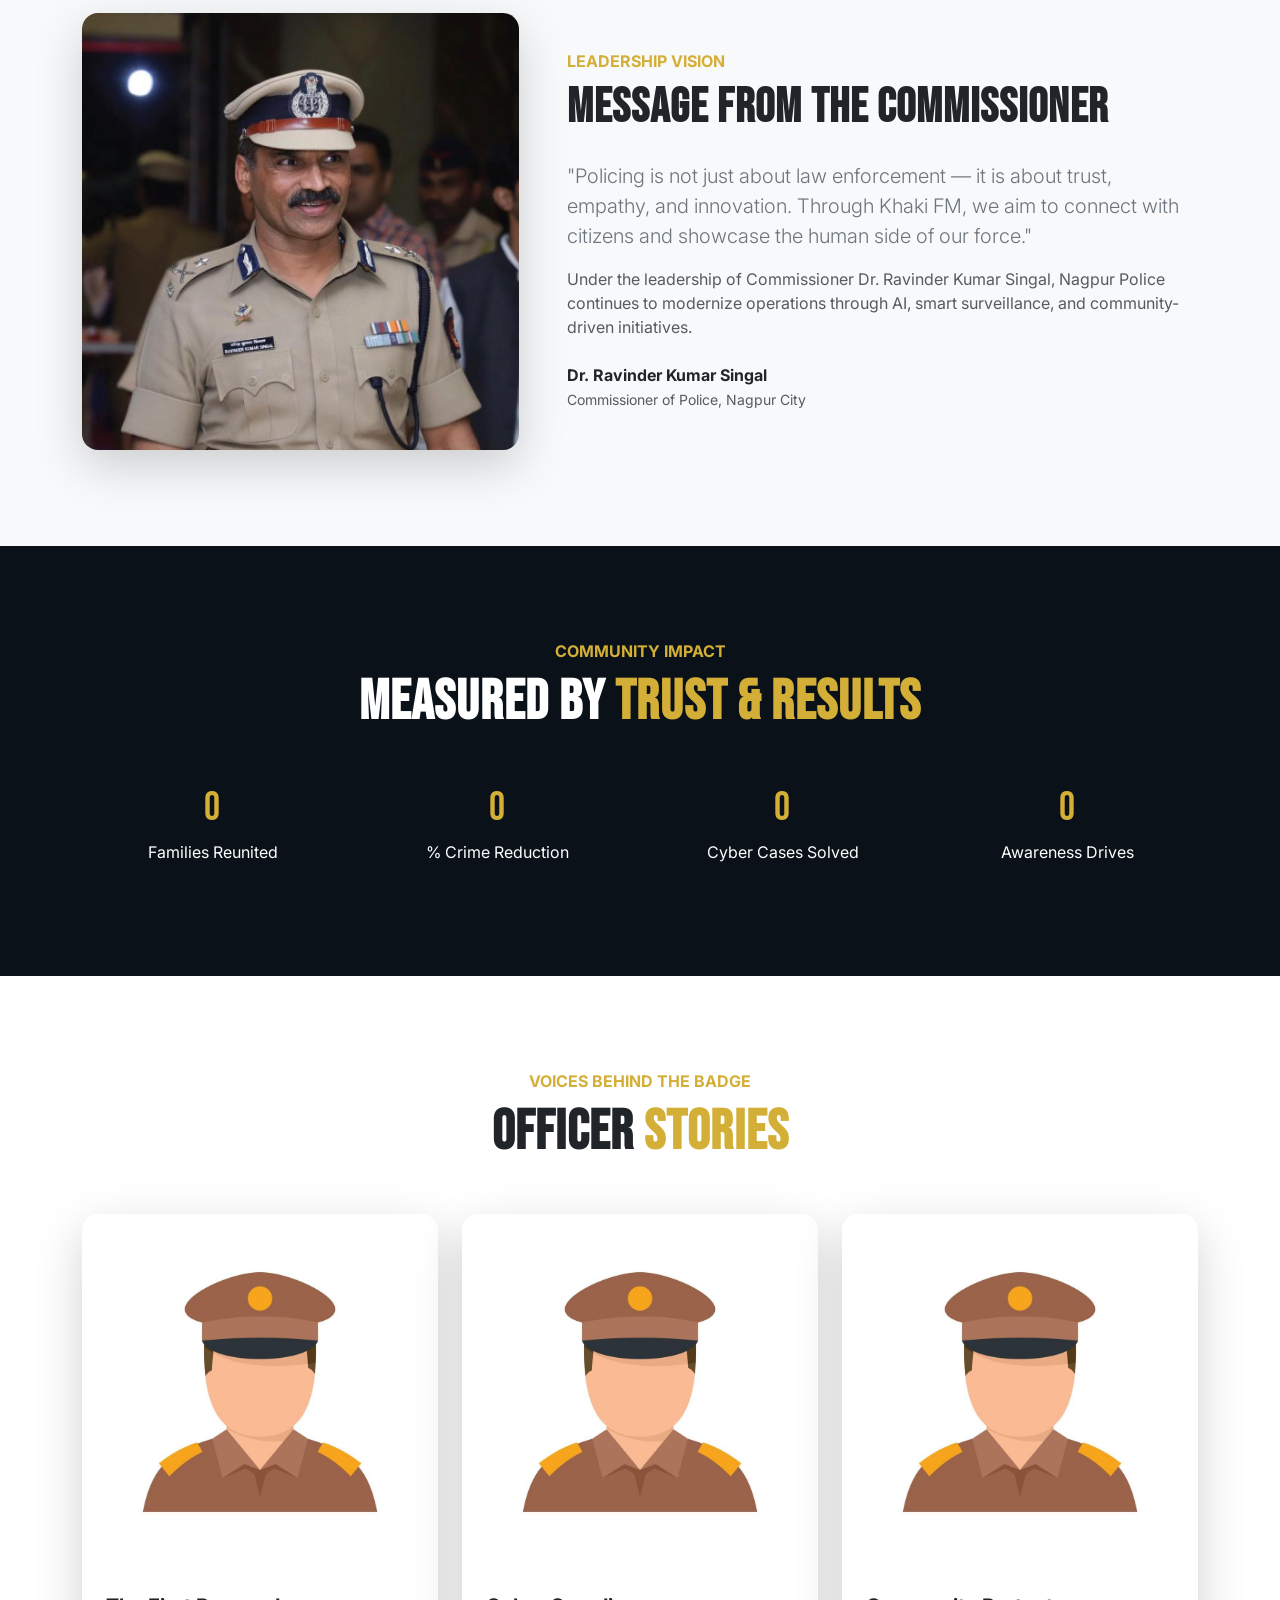
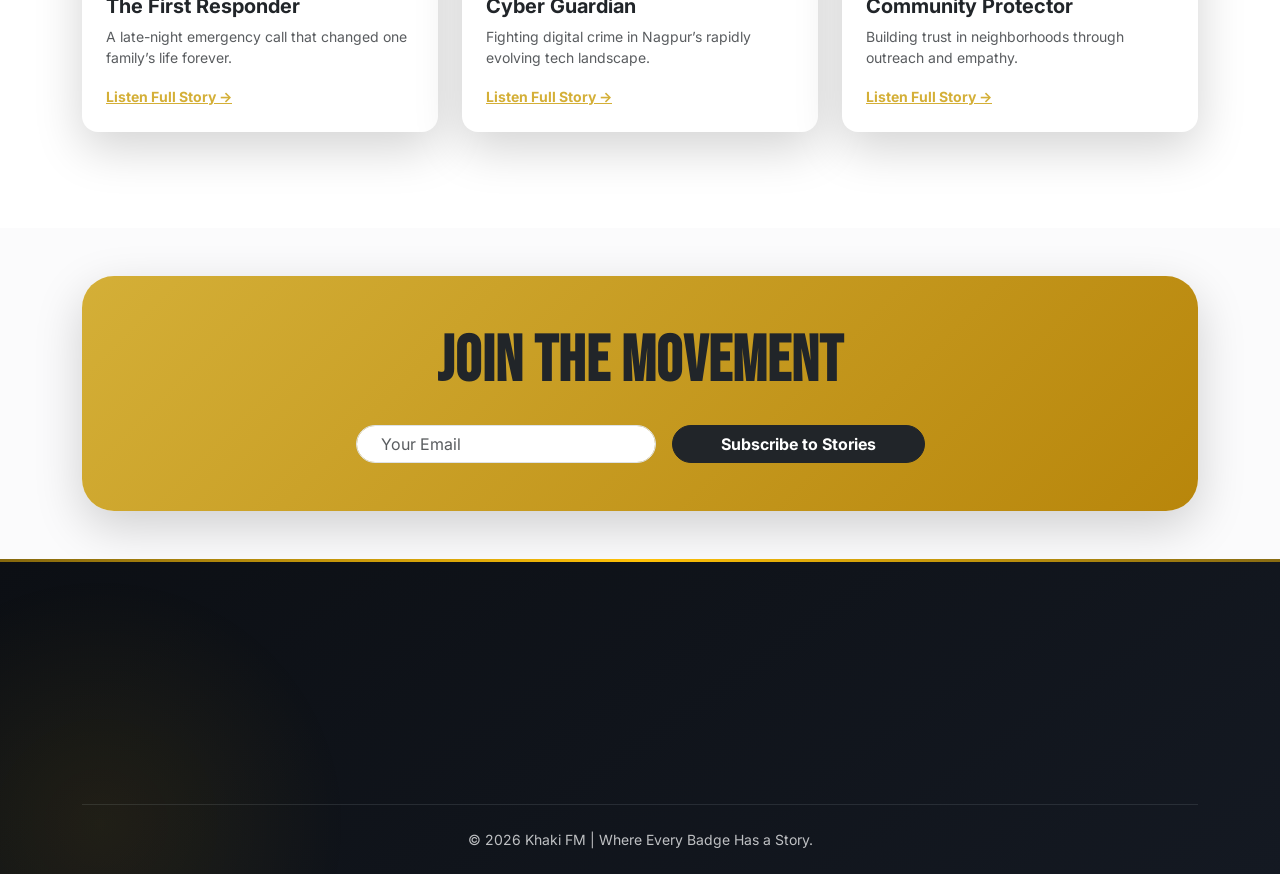
==== commit c0fc6a58: "audio updated" ====
--- a/index.html
+++ b/index.html
@@ -10,7 +10,7 @@
     <meta property="og:type" content="website">
 
     <link rel="icon" type="image/png" sizes="32x32" href="images/logo.png">
-<link rel="shortcut icon" href="images/logo.png">
+<li nk rel="shortcut icon" href="images/logo.png">
     
     <link rel="stylesheet" href="https://cdn.jsdelivr.net/npm/bootstrap-icons@1.11.3/font/bootstrap-icons.css">
     <link href="https://cdn.jsdelivr.net/npm/bootstrap@5.3.0/dist/css/bootstrap.min.css" rel="stylesheet">
@@ -177,139 +177,243 @@
 </div>
     </section>
 
-<section id="audio" class="py-5 bg-white">
+    <section id="audio" class="py-5 bg-white">
     <div class="container py-5">
+
+        <!-- SECTION HEADER -->
         <div class="d-flex justify-content-between align-items-end mb-5">
             <div>
                 <h6 class="text-gold fw-bold text-uppercase ls-3">Broadcast Archives</h6>
-                <h2 class="display-4 fw-bold font-bebas text-navy mb-0">Listen to the <span class="text-gold">Airwaves</span></h2>
-            </div>
+                <h2 class="display-4 fw-bold font-bebas text-navy mb-0">
+                    Listen to the <span class="text-gold">Airwaves</span>
+                </h2>
+                <p class="text-muted mt-3" style="max-width:600px;">
+                    Dive into powerful stories from the frontline.
+                    Each episode captures real experiences and innovations
+                    shaping modern policing in Nagpur.
+                </p>
+            </div>
+
             <div class="d-none d-md-block">
                 <a href="audio.html" class="btn btn-outline-gold rounded-pill px-4 fw-bold shadow-sm">
-                    View All Episodes <span class="ms-2">→</span>
+                    View All Episodes →
                 </a>
             </div>
         </div>
 
-        <div id="audioCarousel" class="carousel slide" data-bs-ride="false" data-bs-touch="true">
+        <!-- CAROUSEL -->
+        <div id="audioCarousel" class="carousel slide" data-bs-ride="false">
+
+            <!-- DOTS -->
+            <div class="carousel-indicators">
+                <button type="button" data-bs-target="#audioCarousel" data-bs-slide-to="0" class="active"></button>
+                <button type="button" data-bs-target="#audioCarousel" data-bs-slide-to="1"></button>
+                <button type="button" data-bs-target="#audioCarousel" data-bs-slide-to="2"></button>
+            </div>
+
             <div class="carousel-inner">
-                
+
+                <!-- ===================== -->
+                <!-- EPISODE 84 -->
+                <!-- ===================== -->
                 <div class="carousel-item active">
-                    <div class="audio-player-card p-4 p-md-5 rounded-5 text-white shadow-lg position-relative overflow-hidden">
-                        <div class="player-bg-glow"></div>
-                        <div class="row align-items-center position-relative z-1">
+                    <div class="audio-player-card p-5 rounded-5 text-white shadow-lg bg-dark">
+                        <div class="row align-items-center">
+
                             <div class="col-lg-7">
-                                <div class="d-flex align-items-center gap-3 mb-3">
-                                    <span class="badge rounded-pill bg-gold text-navy fw-bold px-3">INTERVIEW</span>
-                                    <div class="live-visualizer"><span></span><span></span><span></span><span></span></div>
-                                </div>
-                                <h2 class="display-5 fw-bold mb-3 font-bebas">The First Responder's Heart</h2>
-                                <p class="text-light opacity-75 mb-4 fs-5">A deep dive into the split-second decisions made at Sitabuldi Square that saved a life.</p>
-                               <div class="player-interface p-4 rounded-4 bg-glass-dark mb-4">
-    <audio id="audio-ep84" src="audio/ips.mp3"></audio>
-
-    <div class="d-flex align-items-center gap-4">
-        <button class="play-btn-main shadow" id="playBtn" onclick="toggleAudio()">▶</button>
-        
-        <div class="flex-grow-1">
-            <div class="d-flex justify-content-between mb-2 small font-monospace">
-                <span class="text-gold" id="currentTime">00:00</span>
-                <span class="opacity-50">EPISODE #84</span>
-                <span class="opacity-50" id="duration">00:00</span>
-            </div>
-            <div class="progress-container">
-                <div id="progress-bar" class="progress-bar-custom" style="width:0%;"></div>
-            </div>
-        </div>
-    </div>
-</div>
-                                <div class="d-none d-lg-flex gap-3 align-items-center">
-                                    <button class="nav-arrow-btn" type="button" data-bs-target="#audioCarousel" data-bs-slide="prev">❮</button>
-                                    <button class="nav-arrow-btn" type="button" data-bs-target="#audioCarousel" data-bs-slide="next">❯</button>
-                                </div>
-                            </div>
+                                <span class="badge rounded-pill bg-warning text-dark fw-bold px-3 mb-3">
+                                    INTERVIEW
+                                </span>
+
+                                <h2 class="display-5 fw-bold font-bebas mb-3">
+                                    The First Responder's Heart
+                                </h2>
+
+                                <p class="opacity-75 mb-4">
+                                    A gripping conversation revealing the emotional
+                                    and tactical challenges faced during a
+                                    critical emergency response.
+                                </p>
+
+                                <!-- PLAYER -->
+                                <div class="player-interface p-4 rounded-4 bg-secondary bg-opacity-25">
+
+                                    <div class="d-flex align-items-center gap-4">
+
+                                        <button class="btn btn-warning rounded-circle play-btn"
+                                            onclick="playEpisode('audio/ips.mp3','The First Responder', this)">
+                                            ▶
+                                        </button>
+
+                                        <div class="flex-grow-1">
+                                            <div class="d-flex justify-content-between small">
+                                                <span class="currentTime">00:00</span>
+                                                <span>EPISODE #84</span>
+                                                <span class="duration">00:00</span>
+                                            </div>
+
+                                            <div class="progress mt-2 progress-container"
+                                                 style="height:6px; cursor:pointer;"
+                                                 onclick="seek(event)">
+                                                <div class="progress-bar bg-warning progressBar"
+                                                     style="width:0%">
+                                                </div>
+                                            </div>
+                                        </div>
+
+                                    </div>
+                                </div>
+                            </div>
+
                             <div class="col-lg-5 d-none d-lg-block text-center">
-                                <img src="images/WhatsApp Image 2025-08-25 at 2.53.12 PM.jpeg"  loading="lazy"class="img-fluid rounded-4 shadow-2xl album-art" alt="Ep 84">
-                            </div>
-                        </div>
-                    </div>
-                </div>
-
+                                <img src="images/WhatsApp Image 2025-08-25 at 2.53.12 PM.jpeg"
+                                    class="img-fluid rounded-4 shadow"
+                                    alt="Episode 84">
+                            </div>
+
+                        </div>
+                    </div>
+                </div>
+
+                <!-- ===================== -->
+                <!-- EPISODE 85 -->
+                <!-- ===================== -->
                 <div class="carousel-item">
-                    <div class="audio-player-card p-4 p-md-5 rounded-5 text-white shadow-lg position-relative overflow-hidden" style="background: linear-gradient(145deg, #050a0f 0%, #102a43 100%);">
-                        <div class="player-bg-glow" style="background: radial-gradient(circle, rgba(0, 150, 255, 0.1) 0%, transparent 70%);"></div>
-                        <div class="row align-items-center position-relative z-1">
+                    <div class="audio-player-card p-5 rounded-5 text-white shadow-lg bg-dark">
+                        <div class="row align-items-center">
+
                             <div class="col-lg-7">
-                                <div class="d-flex align-items-center gap-3 mb-3">
-                                    <span class="badge rounded-pill bg-info text-white fw-bold px-3">AI UPDATE</span>
-                                    <div class="live-visualizer"><span></span><span></span><span></span><span></span></div>
-                                </div>
-                                <h2 class="display-5 fw-bold mb-3 font-bebas">SIMBA: The Digital Watchman</h2>
-                                <p class="text-light opacity-75 mb-4 fs-5">Exploring how AI-powered LLMs like Crime GPT are assisting Nagpur's detectives in real-time data analysis.</p>
-                                <div class="player-interface p-4 rounded-4 bg-glass-dark mb-4">
-                                    
+                                <span class="badge rounded-pill bg-info text-white fw-bold px-3 mb-3">
+                                    AI UPDATE
+                                </span>
+
+                                <h2 class="display-5 fw-bold font-bebas mb-3">
+                                    SIMBA: The Digital Watchman
+                                </h2>
+
+                                <p class="opacity-75 mb-4">
+                                    AI-driven analytics are revolutionizing crime detection and investigation by processing vast datasets in real time, enabling faster threat identification and proactive policing. These technologies integrate sources like CCTV, social media, and communication records to uncover patterns invisible to human analysts.
+                                </p>
+
+                                <div class="player-interface p-4 rounded-4 bg-secondary bg-opacity-25">
                                     <div class="d-flex align-items-center gap-4">
-                                        <button class="play-btn-main shadow" style="background: #00d2ff;">▶</button>
+
+                                        <button class="btn btn-info rounded-circle play-btn"
+                                            onclick="playEpisode('audio/simba.mp3','SIMBA: The Digital Watchman', this)">
+                                            ▶
+                                        </button>
+
                                         <div class="flex-grow-1">
-                                            <div class="d-flex justify-content-between mb-2 small font-monospace">
-                                                <span style="color: #00d2ff;">08:15</span>
-                                                <span class="opacity-50">EPISODE #85</span>
-                                                <span class="opacity-50">38:20</span>
+                                            <div class="d-flex justify-content-between small">
+                                                <span class="currentTime">00:00</span>
+                                                <span>EPISODE #85</span>
+                                                <span class="duration">00:00</span>
                                             </div>
-                                            <div class="progress-container"><div class="progress-bar-custom" style="width:22%; background: #00d2ff;"></div></div>
+
+                                            <div class="progress mt-2 progress-container"
+                                                 style="height:6px; cursor:pointer;"
+                                                 onclick="seek(event)">
+                                                <div class="progress-bar bg-info progressBar"
+                                                     style="width:0%">
+                                                </div>
+                                            </div>
                                         </div>
+
                                     </div>
                                 </div>
-                                <div class="d-none d-lg-flex gap-3 align-items-center">
-                                    <button class="nav-arrow-btn" type="button" data-bs-target="#audioCarousel" data-bs-slide="prev">❮</button>
-                                    <button class="nav-arrow-btn" type="button" data-bs-target="#audioCarousel" data-bs-slide="next">❯</button>
-                                </div>
-                            </div>
+                            </div>
+
                             <div class="col-lg-5 d-none d-lg-block text-center">
-                                <div class="placeholder-art-glow border-info"><span class="display-1">🤖</span></div>
-                            </div>
-                        </div>
-                    </div>
-                </div>
-
+                                <img src="images/NYT-2.avif"
+                                    class="img-fluid rounded-4 shadow"
+                                    alt="Episode 85">
+                            </div>
+
+                        </div>
+                    </div>
+                </div>
+
+                <!-- ===================== -->
+                <!-- EPISODE 86 -->
+                <!-- ===================== -->
                 <div class="carousel-item">
-                    <div class="audio-player-card p-4 p-md-5 rounded-5 text-white shadow-lg position-relative overflow-hidden" style="background: linear-gradient(145deg, #1a0f05 0%, #2b1d10 100%);">
-                        <div class="player-bg-glow" style="background: radial-gradient(circle, rgba(255, 100, 0, 0.1) 0%, transparent 70%);"></div>
-                        <div class="row align-items-center position-relative z-1">
+                    <div class="audio-player-card p-5 rounded-5 text-white shadow-lg bg-dark">
+                        <div class="row align-items-center">
+
                             <div class="col-lg-7">
-                                <div class="d-flex align-items-center gap-3 mb-3">
-                                    <span class="badge rounded-pill bg-danger text-white fw-bold px-3">HUMANITY</span>
-                                    <div class="live-visualizer"><span></span><span></span><span></span><span></span></div>
-                                </div>
-                                <h2 class="display-5 fw-bold mb-3 font-bebas">Mission Mukti Stories</h2>
-                                <p class="text-light opacity-75 mb-4 fs-5">True accounts of rehabilitation and long-term support provided to victims through this humanitarian initiative.</p>
-                                <div class="player-interface p-4 rounded-4 bg-glass-dark mb-4">
+                                <span class="badge rounded-pill bg-danger text-white fw-bold px-3 mb-3">
+                                    HUMANITY
+                                </span>
+
+                                <h2 class="display-5 fw-bold font-bebas mb-3">
+                                    Mission Mukti Stories
+                                </h2>
+
+                                <p class="opacity-75 mb-4">
+                                   Mission Mukti initiatives focus on rehabilitation for addiction, disabilities, and vulnerability, sharing inspiring stories of 
+                                   individuals reclaiming their lives through de-addiction, skill-building, and community support.
+                                </p>
+
+                                <div class="player-interface p-4 rounded-4 bg-secondary bg-opacity-25">
                                     <div class="d-flex align-items-center gap-4">
-                                        <button class="play-btn-main shadow" style="background: #ff4b2b;">▶</button>
+
+                                        <button class="btn btn-danger rounded-circle play-btn"
+                                            onclick="playEpisode('audio/nagpur.mp3','Mission Mukti Stories', this)">
+                                            ▶
+                                        </button>
+
                                         <div class="flex-grow-1">
-                                            <div class="d-flex justify-content-between mb-2 small font-monospace">
-                                                <span style="color: #ff4b2b;">15:40</span>
-                                                <span class="opacity-50">EPISODE #86</span>
-                                                <span class="opacity-50">52:10</span>
+                                            <div class="d-flex justify-content-between small">
+                                                <span class="currentTime">00:00</span>
+                                                <span>EPISODE #86</span>
+                                                <span class="duration">00:00</span>
                                             </div>
-                                            <div class="progress-container"><div class="progress-bar-custom" style="width:40%; background: #ff4b2b;"></div></div>
+
+                                            <div class="progress mt-2 progress-container"
+                                                 style="height:6px; cursor:pointer;"
+                                                 onclick="seek(event)">
+                                                <div class="progress-bar bg-danger progressBar"
+                                                     style="width:0%">
+                                                </div>
+                                            </div>
                                         </div>
+
                                     </div>
                                 </div>
-                                <div class="d-none d-lg-flex gap-3 align-items-center">
-                                    <button class="nav-arrow-btn" type="button" data-bs-target="#audioCarousel" data-bs-slide="prev">❮</button>
-                                    <button class="nav-arrow-btn" type="button" data-bs-target="#audioCarousel" data-bs-slide="next">❯</button>
-                                </div>
-                            </div>
+                            </div>
+
                             <div class="col-lg-5 d-none d-lg-block text-center">
-                                <div class="placeholder-art-glow border-danger"><span class="display-1">🕊️</span></div>
-                            </div>
-                        </div>
-                    </div>
-                </div>
-
-            </div>
-        </div>
+                                <img src="images/1745968832397.jpg"
+                                    class="img-fluid rounded-4 shadow"
+                                    alt="Episode 86">
+                            </div>
+
+                        </div>
+                    </div>
+                </div>
+
+            </div>
+
+            <!-- ARROWS -->
+            <button class="carousel-control-prev"
+                type="button"
+                data-bs-target="#audioCarousel"
+                data-bs-slide="prev">
+                <span class="carousel-control-prev-icon"></span>
+            </button>
+
+            <button class="carousel-control-next"
+                type="button"
+                data-bs-target="#audioCarousel"
+                data-bs-slide="next">
+                <span class="carousel-control-next-icon"></span>
+            </button>
+
+        </div>
+
+        <!-- GLOBAL AUDIO -->
+        <audio id="globalAudio"></audio>
+
     </div>
 </section>
 
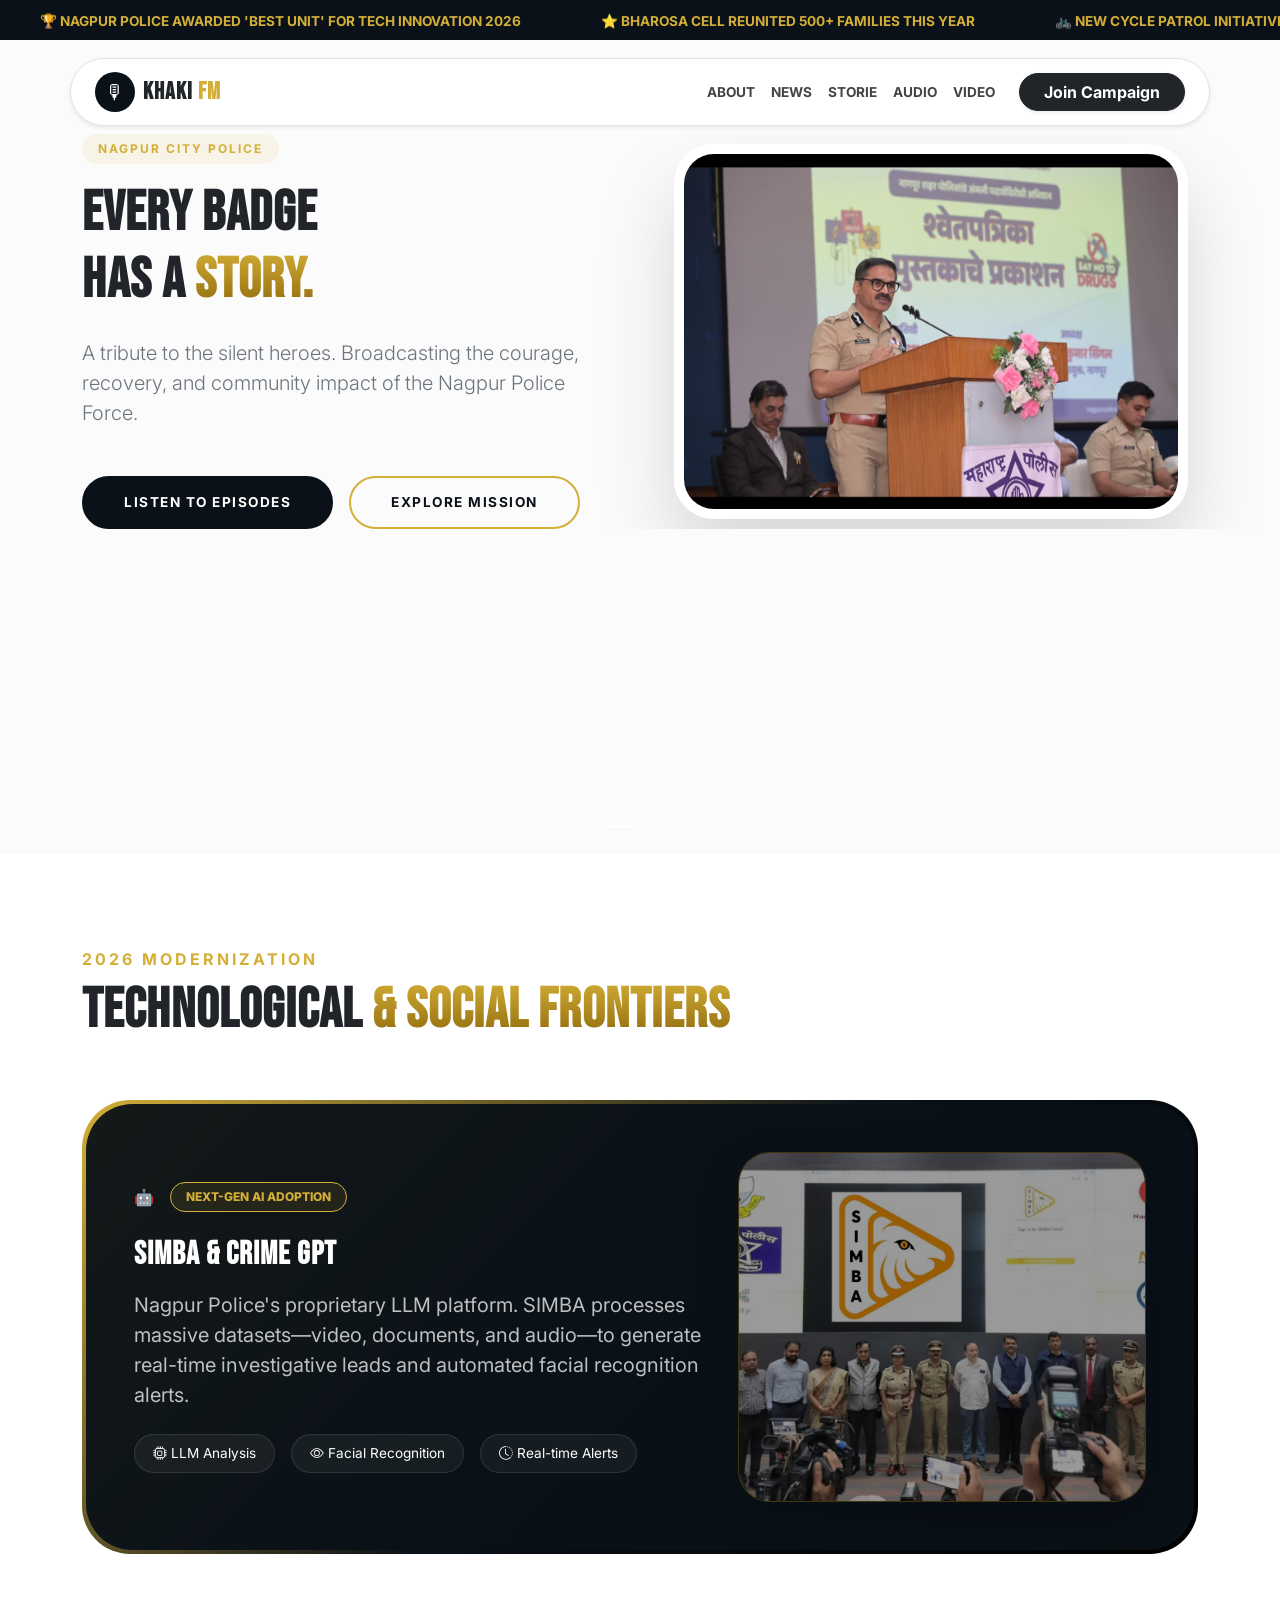
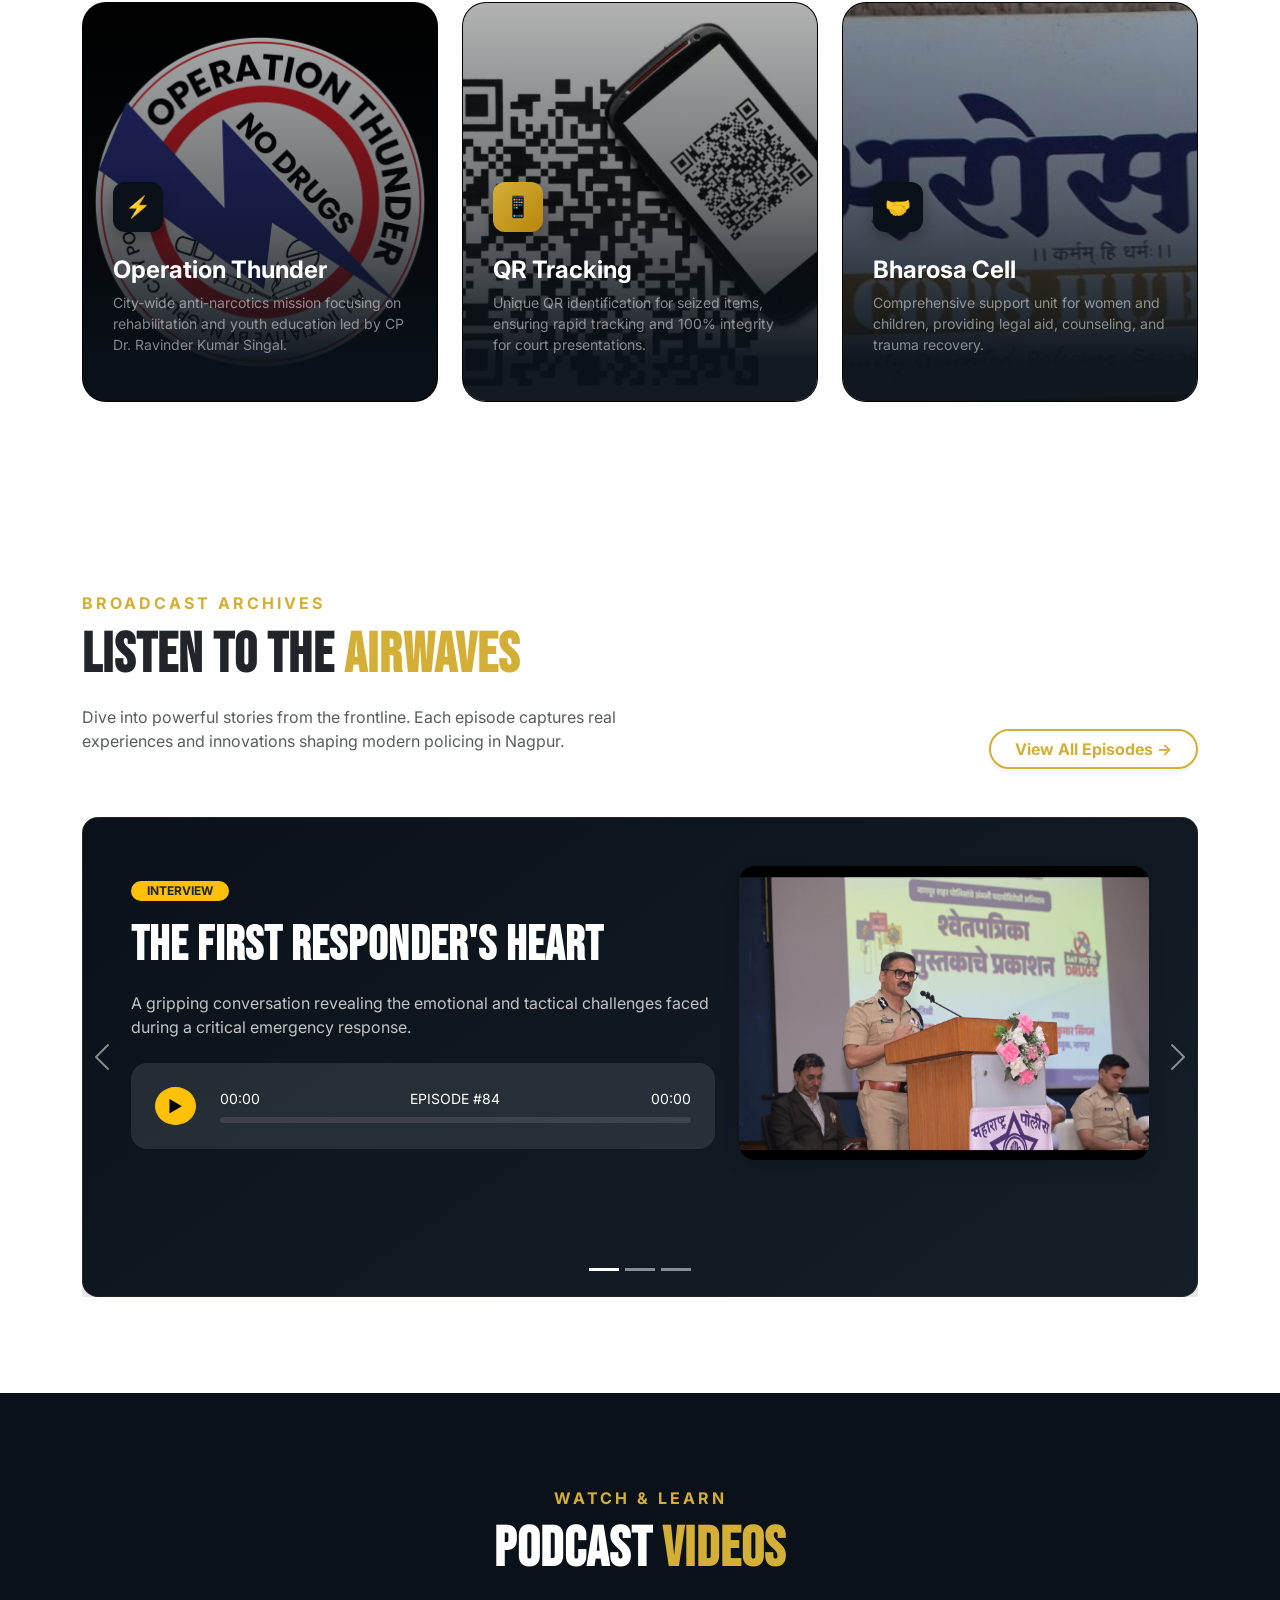
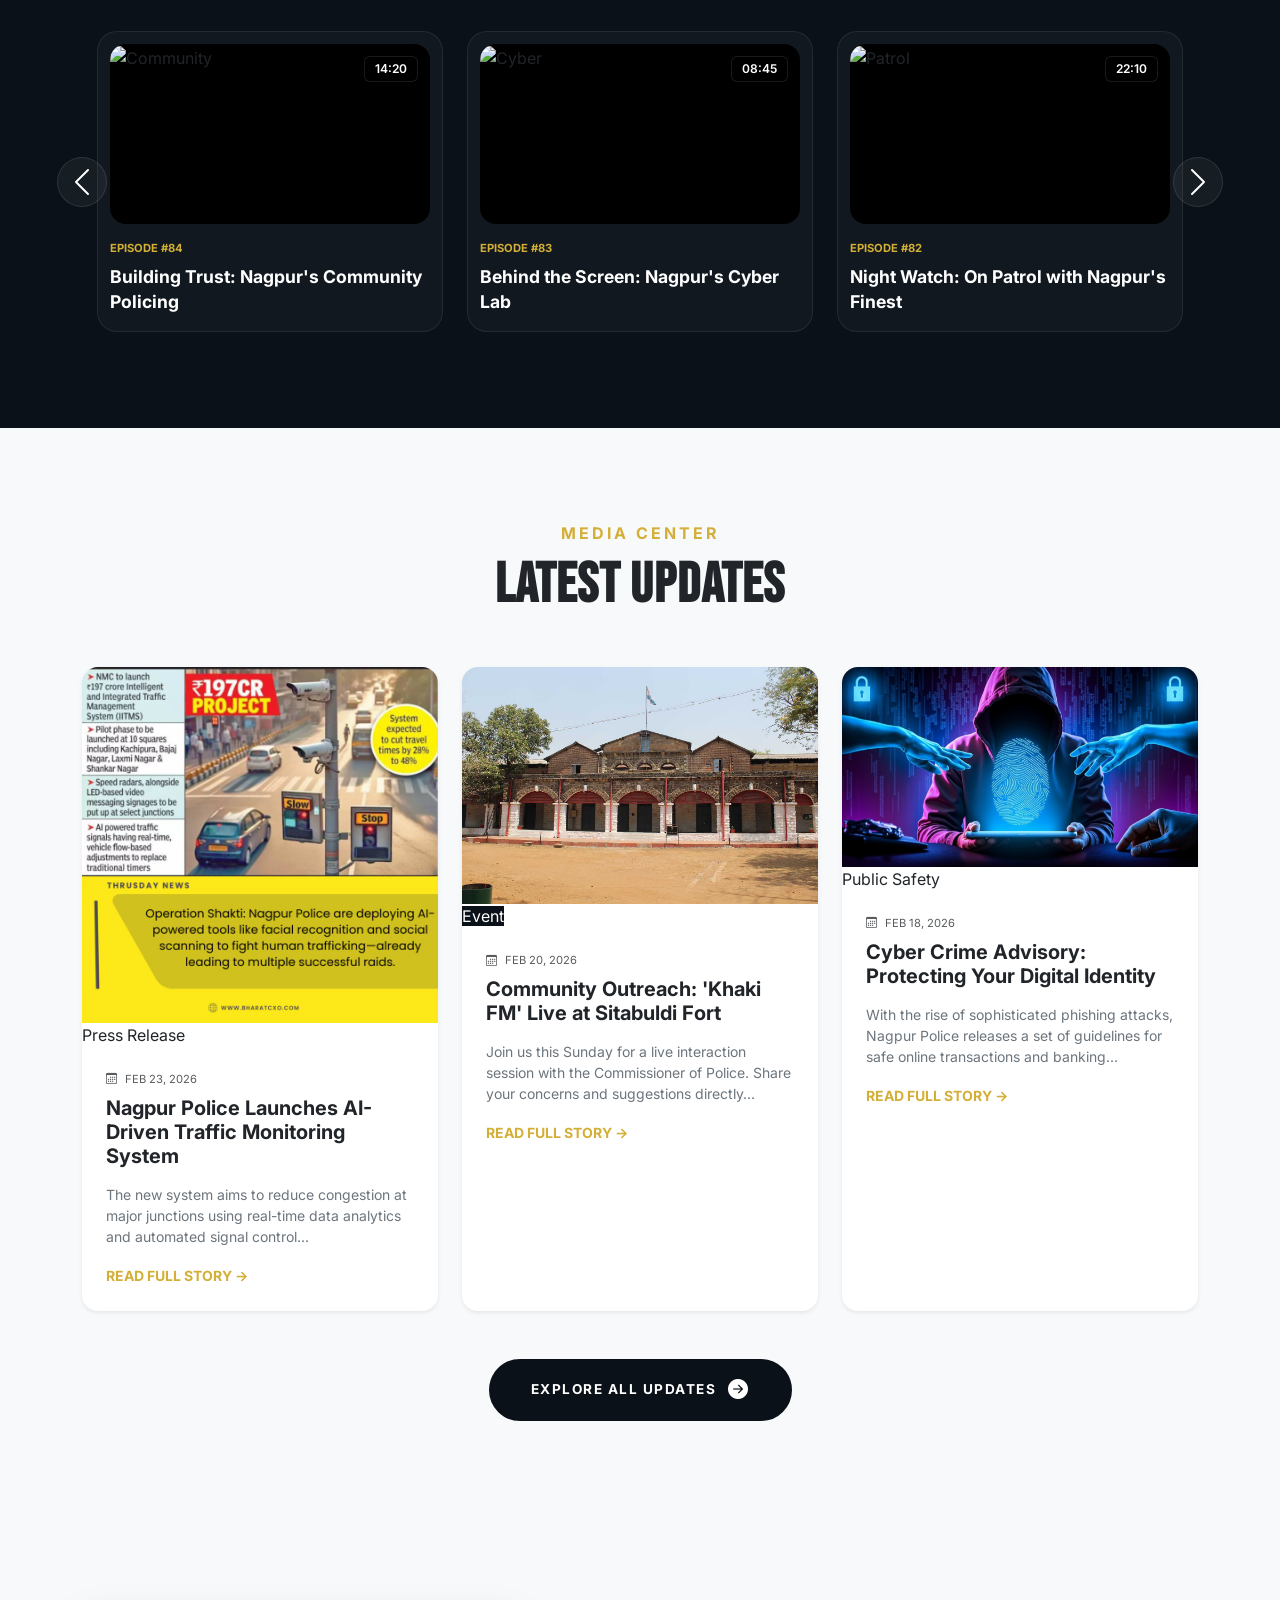
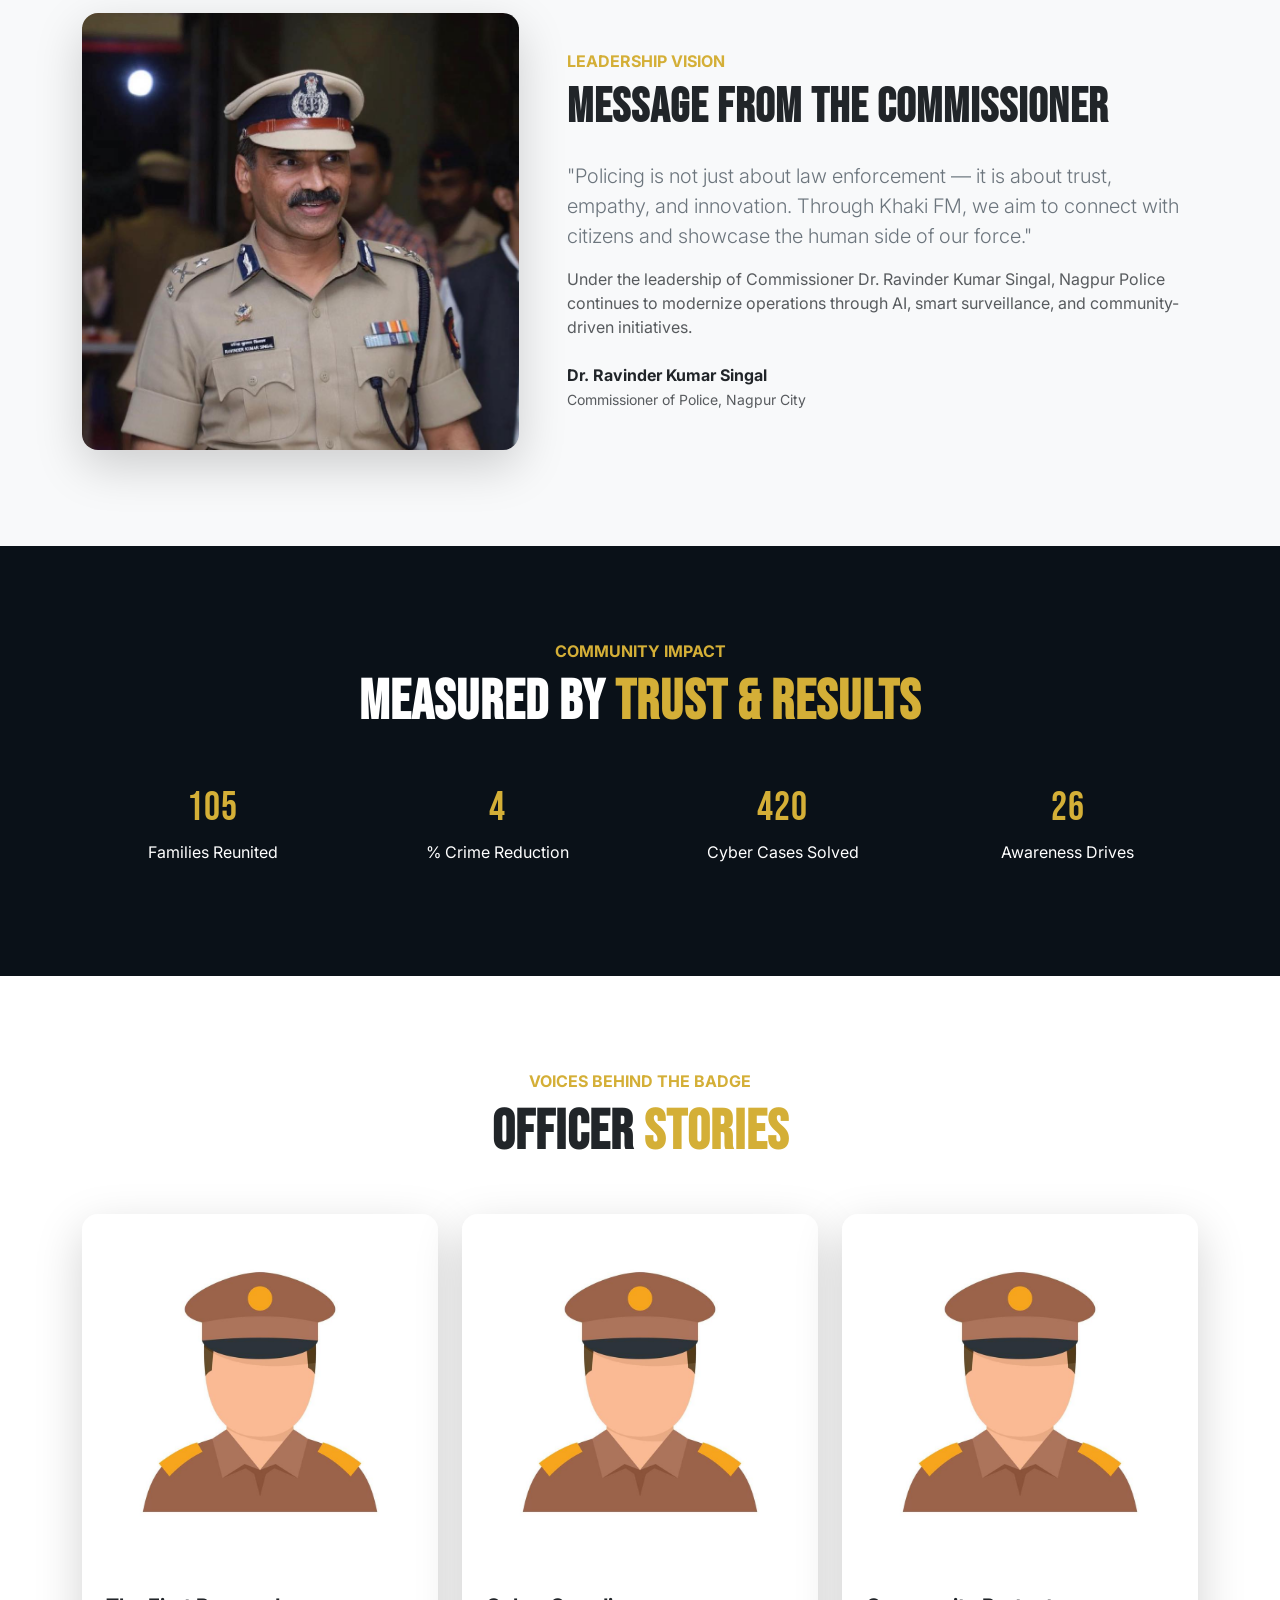
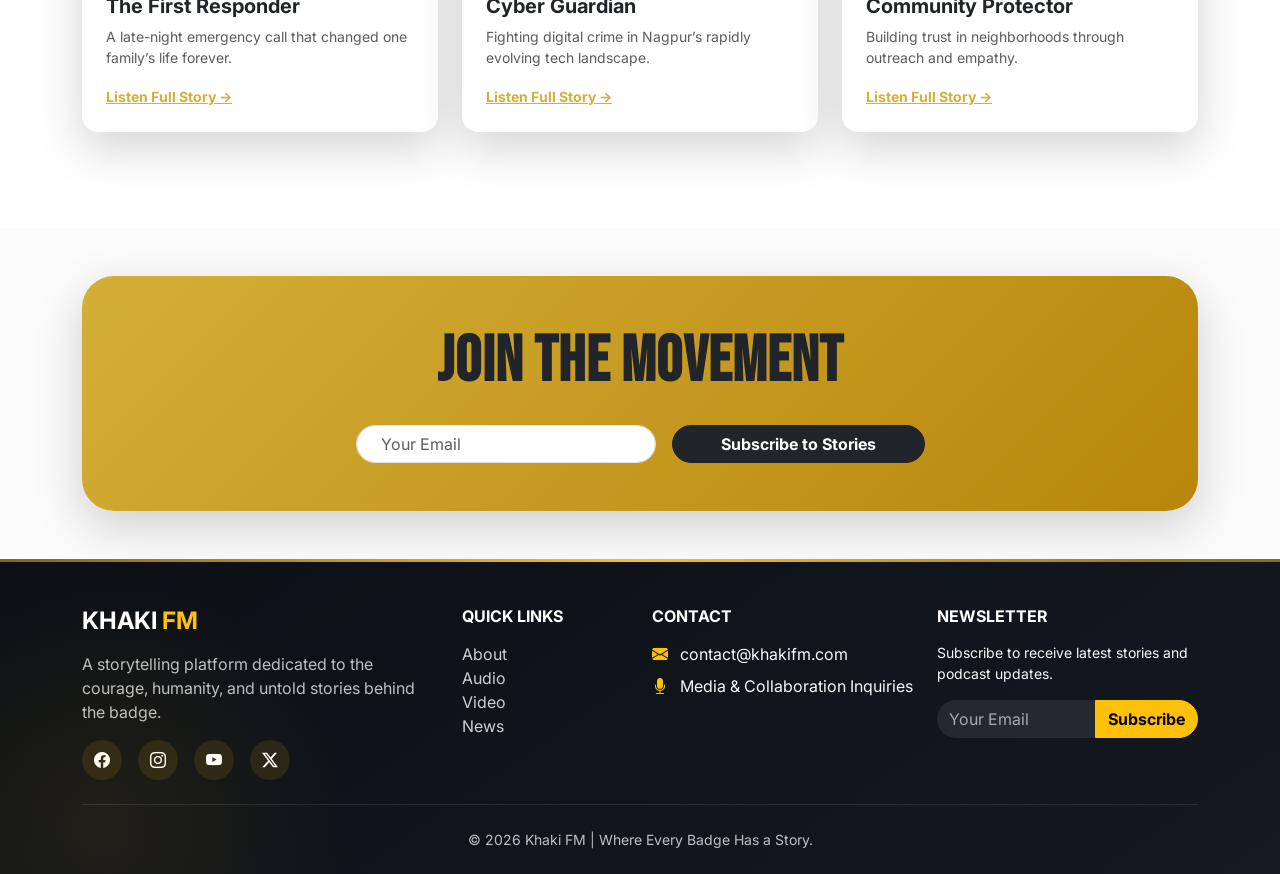
==== commit 5eb2109c: "footer fixed" ====
--- a/index.html
+++ b/index.html
@@ -10,7 +10,7 @@
     <meta property="og:type" content="website">
 
     <link rel="icon" type="image/png" sizes="32x32" href="images/logo.png">
-<li nk rel="shortcut icon" href="images/logo.png">
+    <link rel="shortcut icon" href="images/logo.png">
     
     <link rel="stylesheet" href="https://cdn.jsdelivr.net/npm/bootstrap-icons@1.11.3/font/bootstrap-icons.css">
     <link href="https://cdn.jsdelivr.net/npm/bootstrap@5.3.0/dist/css/bootstrap.min.css" rel="stylesheet">
@@ -38,7 +38,7 @@
         </div>
     </div>
 
-    <nav class="navbar navbar-expand-lg fixed-top nav-pill-container" id="mainNavbar">
+   <nav class="navbar navbar-expand-lg fixed-top nav-pill-container" id="mainNavbar">
         <div class="container bg-white shadow-sm rounded-pill px-4 py-2 border">
             <a class="navbar-brand d-flex align-items-center" href="#">
                 <div class="mic-icon-circle me-2">🎙</div>
@@ -51,17 +51,17 @@
             </button>
             <div class="collapse navbar-collapse" id="khakiNav">
             <ul class="navbar-nav ms-auto me-3"> 
-                <li class="nav-item"><a class="nav-link px-2" href="#about">About</a></li>
+                <li class="nav-item"><a class="nav-link px-2" href="#heroCarousel">About</a></li>
                 <li class="nav-item"><a class="nav-link px-2" href="#news">News</a></li>
                 <li class="nav-item"><a class="nav-link px-2" href="#stories">Storie</a></li>
                 <li class="nav-item"><a class="nav-link px-2" href="#audio">Audio</a></li>
                 <li class="nav-item"><a class="nav-link px-2" href="#video">Video</a></li>
             </ul>
-            <a href="#campaign" class="btn btn-dark rounded-pill px-4 fw-bold shadow-sm">Join Campaign</a>
-        </div>
-
-        </div>
-    </nav>
+            <a href="joinCampaign.html" class="btn btn-dark rounded-pill px-4 fw-bold shadow-sm">Join Campaign</a>
+        </div>
+
+        </div>
+    </nav> 
 <br>
    <header id="heroCarousel" class="carousel slide carousel-fade hero-section">
         <div class="carousel-indicators custom-indicators">
@@ -75,7 +75,7 @@
                     <div class="row align-items-center g-5">
                         <div class="col-lg-6 text-content">
                             <div class="badge-pill mb-3">Nagpur City Police</div>
-                            <h2 class="display-1 fw-bold mb-4 font-bebas">Every Badge <br>Has a <span class="text-gold-gradient">Story.</span></h2>
+                            <h2 class="display-4 display-lg-1 fw-bold mb-4 font-bebas">Every Badge <br>Has a <span class="text-gold-gradient">Story.</span></h2>
                             <p class="lead text-secondary mb-5">A tribute to the silent heroes. Broadcasting the courage, recovery, and community impact of the Nagpur Police Force.</p>
                             <div class="d-flex gap-3">
     <a href="audio.html" class="btn-hero">
@@ -126,7 +126,7 @@
                                     <div class="col-auto"><div class="tech-tag"><i class="bi bi-clock-history"></i> Real-time Alerts</div></div>
                                 </div>
                             </div>
-                          <div class="col-lg-5 d-none d-lg-block">
+                          <div class="col-12 col-lg-5 text-center mt-4 mt-lg-0">
                                 <div class="ai-visual-box shadow-lg">
                                     <img src="images/NYT-2.avif" loading="lazy" loading="lazy"alt="AI Analysis" class="bg-image">
                                       <div class="data-stream"></div>
@@ -217,7 +217,7 @@
                 <!-- EPISODE 84 -->
                 <!-- ===================== -->
                 <div class="carousel-item active">
-                    <div class="audio-player-card p-5 rounded-5 text-white shadow-lg bg-dark">
+                    <div class="audio-player-card p-4 p-lg-5 rounded-4 rounded-lg-5 text-white shadow-lg bg-dark">
                         <div class="row align-items-center">
 
                             <div class="col-lg-7">
--- a/style.css
+++ b/style.css
@@ -10,6 +10,11 @@
     overflow-x: hidden; 
     scroll-behavior: smooth;
     padding-top: 110px; /* Space for Ticker + Navbar */
+}
+
+img {
+    max-width: 100%;
+    height: auto;
 }
 
 h1, h2, h3, .font-bebas { 
@@ -77,6 +82,16 @@
     -webkit-text-fill-color: transparent; 
 }
 
+.hero-title {
+    font-size: 2.2rem;
+}
+
+@media (min-width: 992px) {
+    .hero-title {
+        font-size: 5rem;
+    }
+}
+
 /* Components */
 .bg-navy { background-color: var(--navy); }
 .bg-gold { background: linear-gradient(135deg, #D4AF37 0%, #B8860B 100%); }
@@ -99,6 +114,12 @@
         border-radius: 20px;
         box-shadow: 0 10px 30px rgba(0,0,0,0.1);
         
+    }
+}
+
+@media (max-width: 991px) {
+    .nav-pill-container .container {
+        border-radius: 1rem !important;
     }
 }
 
@@ -258,8 +279,24 @@
 }
 
 /* Navigation Controls */
-.carousel-control-prev, .carousel-control-next {
-    width: 5%;
+
+.carousel-control-prev,
+.carousel-control-next {
+    width: 8%;
+}
+
+@media (max-width: 768px) {
+    .carousel-control-prev,
+    .carousel-control-next {
+        display: none;
+    }
+}
+
+@media (max-width: 768px) {
+    section {
+        padding-top: 3rem !important;
+        padding-bottom: 3rem !important;
+    }
 }
 
 /* Featured Tech Card */
